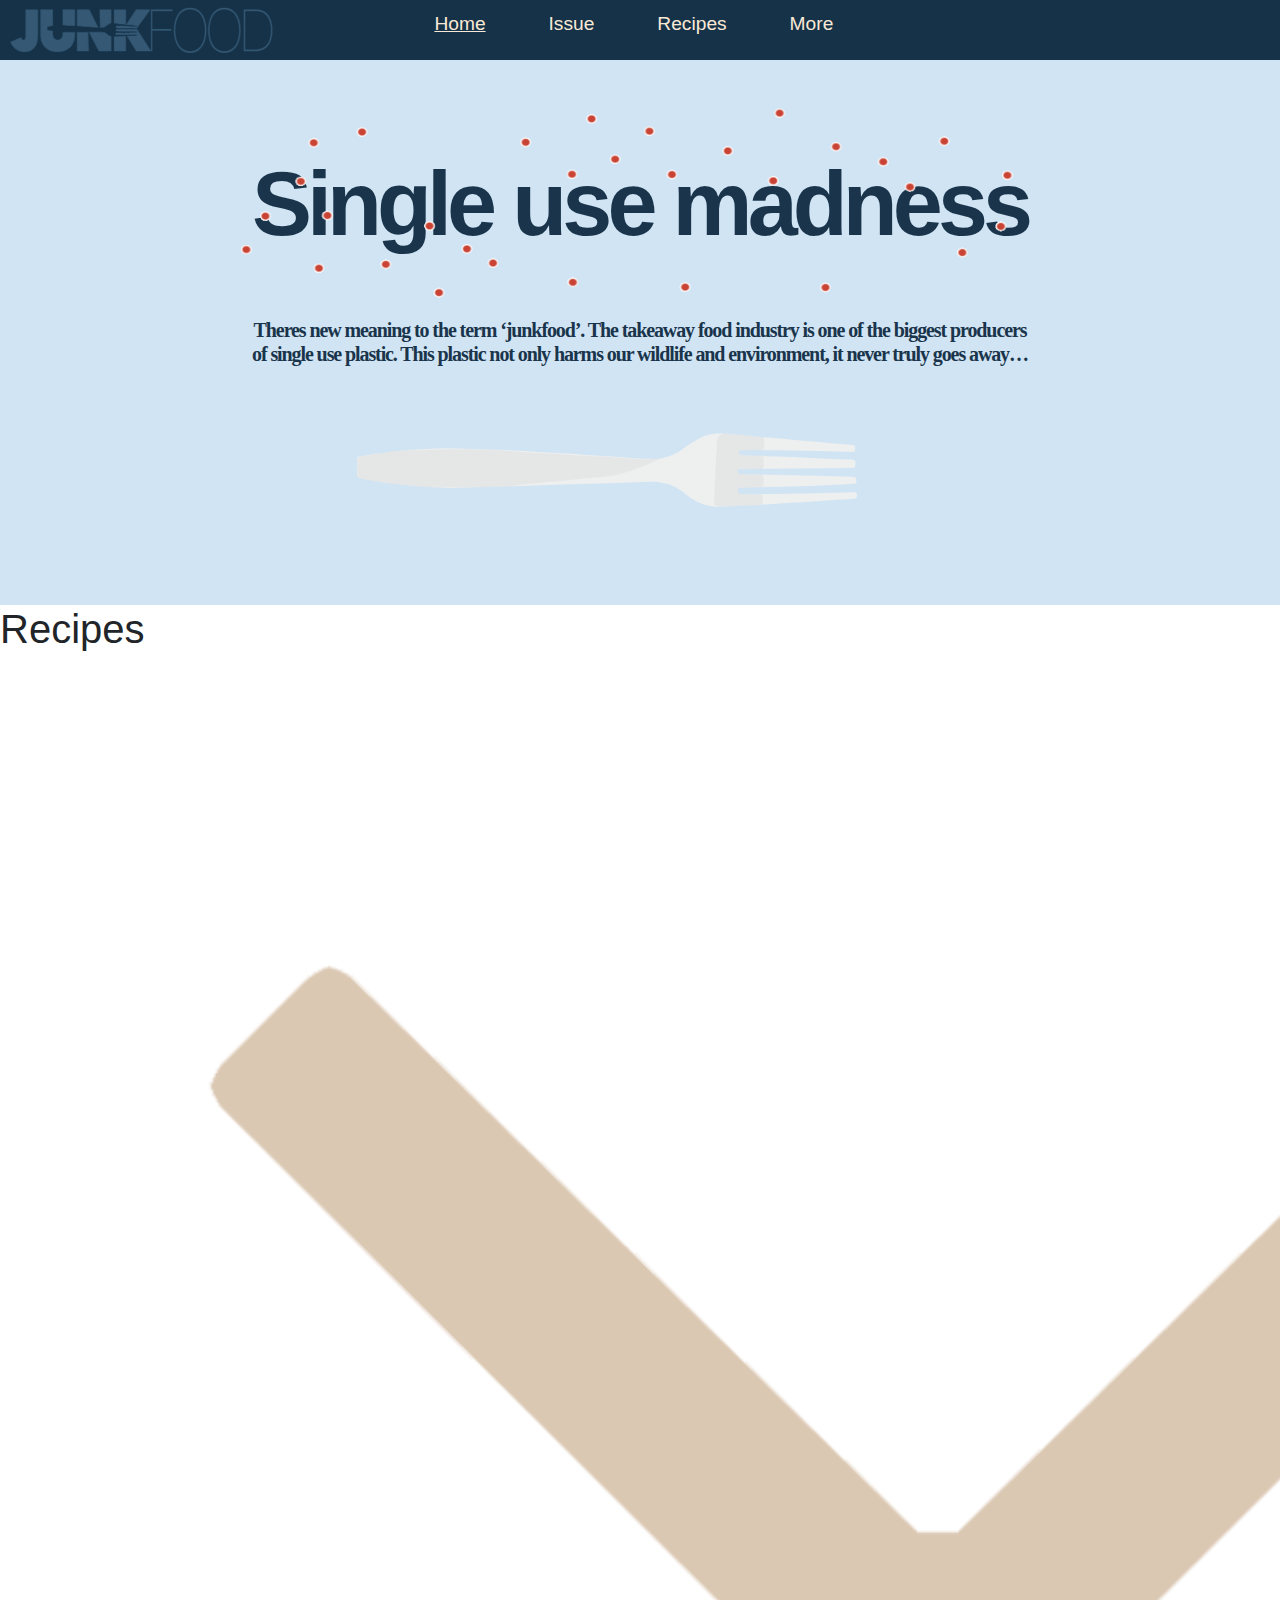
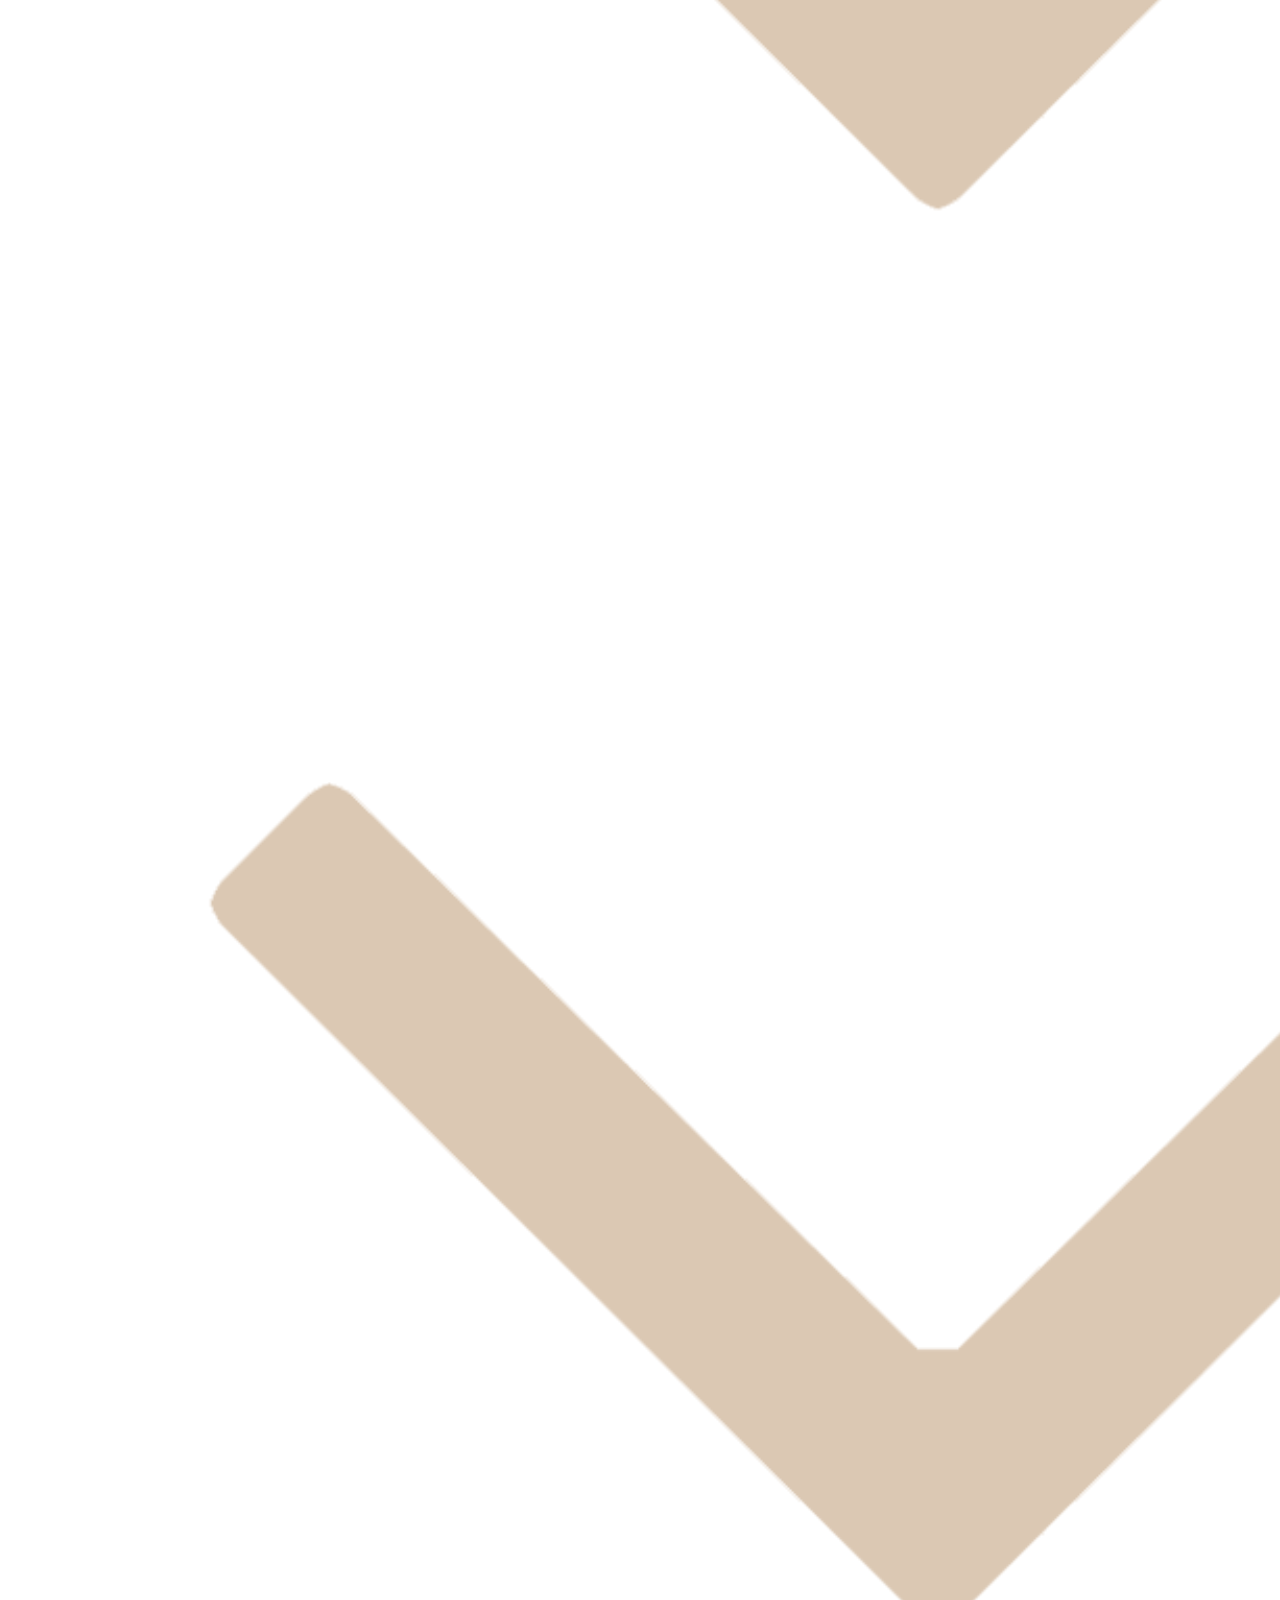
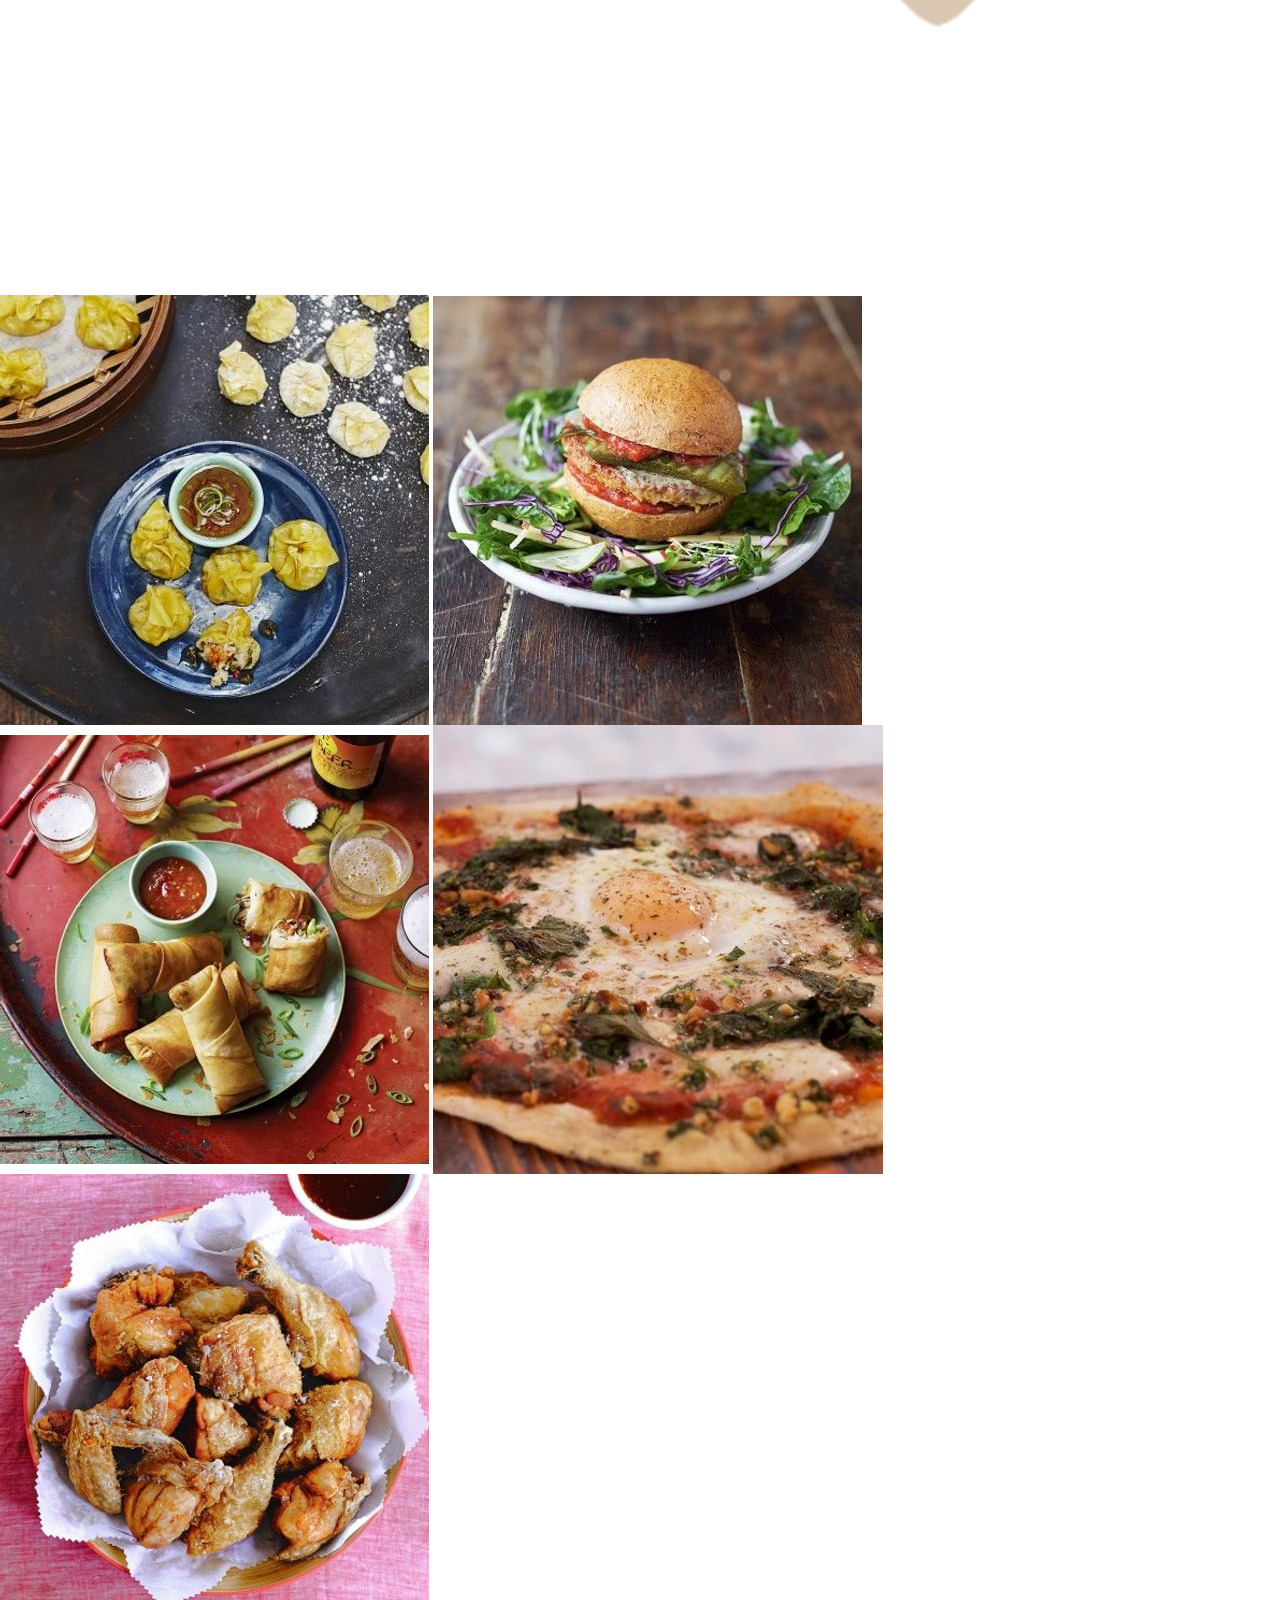
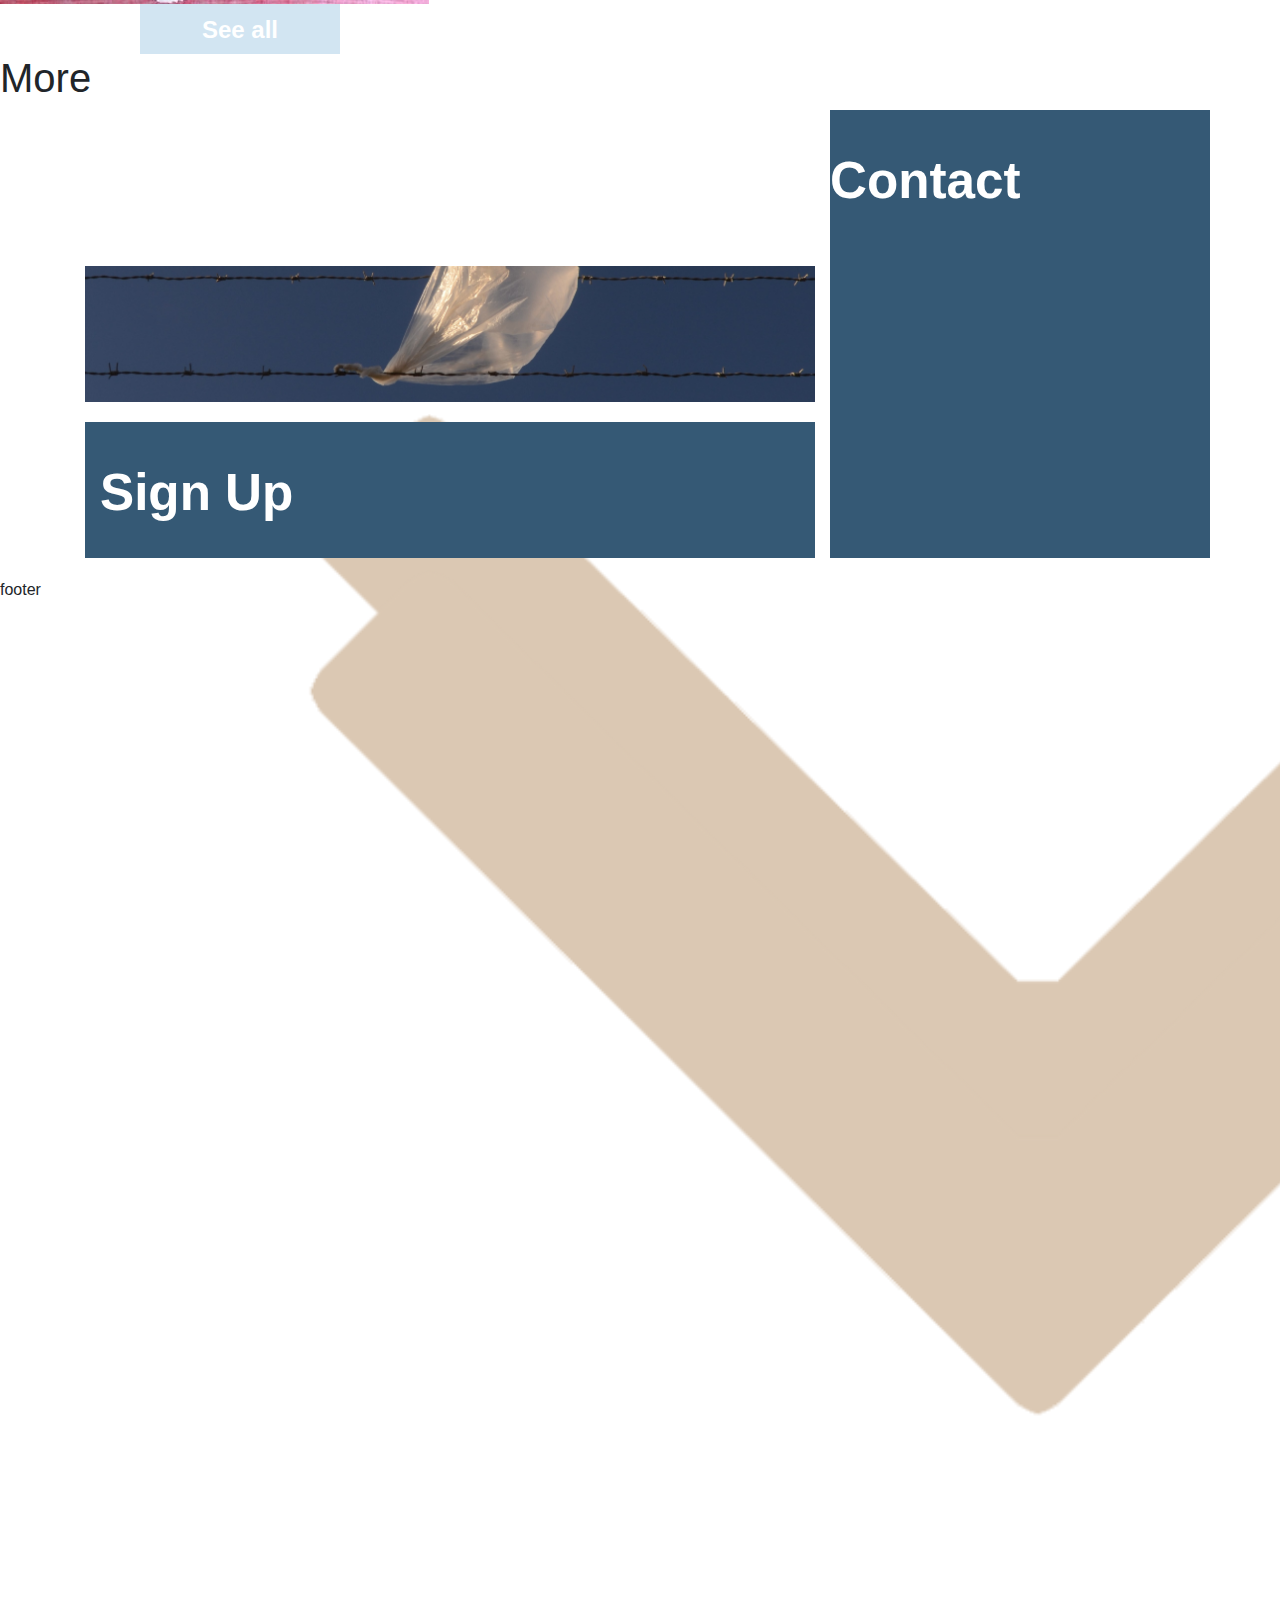
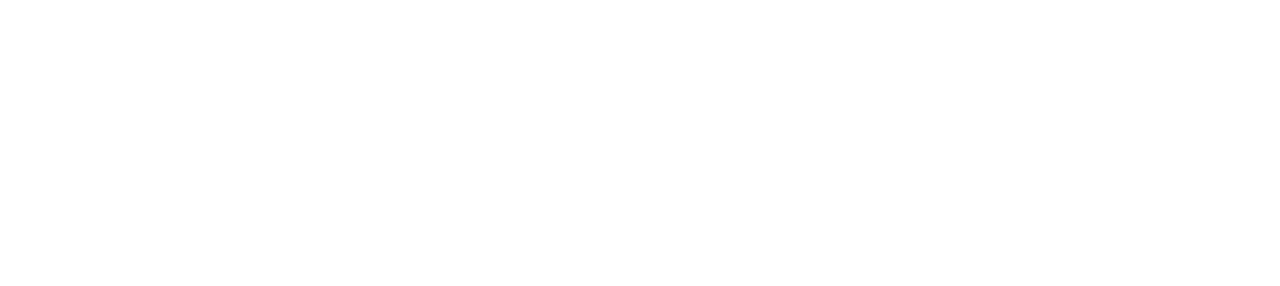
==== index.html @ 68401aec "Update index.html" ====
<!DOCTYPE html>
<html lang="en">

<head>
    <meta charset="utf-8">
    <meta name="viewport" content="width=device-width, initial-scale=1" >
    <title>Assignment 2</title> 
    <link rel="stylesheet" href="css/bootstrap.min.css" />
    <link rel="stylesheet" href="style.css">
    <script src="https://code.jquery.com/jquery-3.3.1.min.js"></script>
    <script src="js/bootstrap.min.js"></script>  
    
</head>

<body>
    
    <!-- place anchors into links to jump along the single page scroll -->
    
    <div class="nav">
        <img class='logo' src="img/logo.png" alt="logo"/>
       <div class="navtext"> 
        <a href="  "><u>Home</u></a>
        <a href="  ">Issue</a>
        <a href="#recipes">Recipes</a> 
        <a href="#more"> More</a>
        </div>
    </div>
    
    <!-- make header responsive -->
    
    <div class="home">
        <img class="dots" src="img/Gifdots.gif"/>
        <h1>Single use madness</h1>
        <h4>Theres new meaning to the term ‘junkfood’. The takeaway food industry is one of the biggest producers of single use plastic. This plastic not only harms our wildlife and environment, it never truly goes away…</h4>
        <img class="fork" src="img/fork.png"/>
    </div>
    
    <div id="recipes">
    <h1>Recipes</h1>
    <img class="arrow1" src="img/arrowbeige.png">
   <img class="arrow2" src="img/arrowbeige.png"> 
    <div class="scrollmenu">
<img src="img/1428_2_1434098316.jpg">
<img src="img/1588_9_1439908243.jpg">
<img src="img/1432_24_1438681327.jpg">
<img src="img/z-RLohGRfqM_large.jpg">
<img src="img/BL38Wwt1Kv38ic5JzuVf36.jpg">
</div>
    </div>
    

    <div class="container">
        <button data-toggle="collapse" data-target="#answer"><h4>See all</h4></button>
        <div id="answer" class="collapse">
            <h2>Recipes</h2>
            <h3>For a delicous alternative to takeaways, try these bite-sized ‘fakeaway’ recipes created by Jamie Oliver. 
                Save money, and the planet while enjoying your favourite comfort foods.</h3>
            
        <div class="container">
            <div class="row">
                <div class="col-12 col-md-6 col-xl-4 pic1"><h3>Hungover Noodles</h3></div>
                <div class="col-12 col-md-6 col-xl-4 pic2"><h3>The Best Quesidella</h3></div>
                <div class="col-12 col-md-6 col-xl-4 pic3"><h3>Kentucky Fried Chicken</h3></div> 
                <div class="col-12 col-md-6 col-xl-4 pic4"><h3>Prawn And Crab Wontons</h3></div>
                <div class="col-12 col-md-6 col-xl-4 pic5"><h3>Superfood Pizza</h3></div>
                <div class="col-12 col-md-6 col-xl-4 pic6"><h3>Veggie Spring Rolls</h3></div>
                <div class="col-12 col-md-6 col-xl-4 pic7"><h3>Cracking Chicken Burrito</h3></div>
                <div class="col-12 col-md-6 col-xl-4 pic8"><h3>Mega Veggie Burger</h3></div>
                <div class="col-12 col-md-6 col-xl-4 pic9"><h3>Smokey Potato Wedges</h3></div> 
        

            </div>
        </div>
    </div>
</div>
    
    <div id="more">
    <h1>More</h1>
        <div class="container">
            
                
            <div class="row">
                <div class="col-12 col-md-8 col-xl-8 block">
                <div class="col-12 col-md-12 col-xl-12 donate"><a href= "https://theoceancleanup.com/donate/"><img class="arrow3" src="img/arrowbeige.png"><h2>Donate: <br> The Ocean Cleanup</h2></a> 
                    </div>
                <div class="col-12 col-md-12 col-xl-12 factsheet"><a href= "https://www.earthday.org/fact-sheet-single-use-plastics/"><img class="arrow4" src="img/arrowbeige.png"><h2>Factsheet: <br> Single Use Plastic </h2></a>
                  
                    </div> 
                    
                <div class="col-12 col-md-12 col-xl-12 signup"><h2>Sign Up</h2></div>
                </div>
                
                <div class="col-12 col-md-4 col-xl-4 contact"><h2>Contact</h2></div>
            </div>
    
                
              
    
            </div>
    </div>

    <div class="footer">footer</div>
    
    
    </body>

</html>
---- style.css ----
body {
    margin: 0;
    font-family: Avenir Next, Arial, sans-serif;
}

/* Navigation */

.nav {
    background-color: #153248;
    width: 100%;
    height: 60px;
    position: fixed;
}

.navtext {
    color: #FAE9D7;
    position: relative;
    left: 150px;
    padding-top: 10px;
    text-align: right;
    word-spacing: 3em;
    font-size: 1.5vw;
    padding-bottom: 10px;
    display: inline-block; 
}

.logo {
    max-height: 50px; 
    margin: 5px;
} 

a {
    text-decoration: none;
    color: #FAE9D7;
}

a:visited {
    text-decoration: none;
    color: #FAE9D7;
}


/* landing page */

.home {
    height: 605px;
    width: 100%;
    background-color: #D0E4F4;
}

.home h1 {
margin: auto;
font-weight: 900;
font-size: 90px;
text-align: center;
letter-spacing: -0.055em;
color: #1A354B;
padding-top: 150px;
}

.home h4 {
margin: auto;
padding-left: 250px;
padding-right: 250px;
padding-top: 60px;
font-family: Avenir Next;
font-style: normal;
font-weight: 600;
font-size: 20px;
line-height: 120%;
text-align: center;
letter-spacing: -0.055em;
color: #1A354B;
}

.dots {
position: absolute;
width: 907.94px;
height: 600px;
left: 180.85px;
top: -70px;
transform: rotate(1.36deg);
}

.fork {
    position: absolute;
    transform: rotate(90deg);
    max-height: 500px;
    top: 220px;
    left: 570px;
}

/* Recipe collapsable */

#answer {background-color: #D2E5F2;
    width: 1000px;
    margin: auto;
    padding-bottom: 100px;
    padding-top: 20px;}

.container h1 {
    margin: auto;
    padding-top: 50px;
    text-align: center;
    font-weight: bold;
    color: #355975;
    font-size: 4vw;
}
.collapse h2 {
    margin: auto;
    padding-top: 30px;
    text-align: center;
    font-weight: bold;
    color: #355975;
    font-size: 3vw;
}

.collapse h3 {
    margin: auto;
    padding-top: 30px;
    padding-bottom: 30px;
    text-align: center;
    font-weight: bold;
    color: #355975;
    font-size: 1vw;
}

.row h3 {font-size: 1em;
    color: white;
    text-align: center;
    margin: auto;
   /* position: absolute;
    top: 200px;
    left: 70px; */
    
    font-weight: bold;
    background-color: #D2E5F2;
    padding: 5px;
    margin-top: 200px;
}

button {
    background-color: #D2E5F2;
    border: none;
    height: 50px;
    width: 200px;
    margin-left: 55px;
}

button h4 {
    color: white;
    font-weight: bolder;
    padding-top: 10px;
}

/* recipe grid */

.pic1 {background-image: url(img/105926921.jpg);background-size: 250px; height: 250px; background-repeat: no-repeat;
background-position: center; margin-bottom: 40px;}
.pic2 {background-image: url(img/1137_1_1436958546.jpg); background-size: 250px; height: 250px;background-repeat: no-repeat; background-position: center;margin-bottom: 40px;}
.pic3 {background-image: url(img/BL38Wwt1Kv38ic5JzuVf36.jpg); background-size: 250px; height: 250px;background-repeat: no-repeat; background-position: center;margin-bottom: 40px;}
.pic4 {background-image: url(img/1428_2_1434098316.jpg); background-size: 250px;height: 250px;background-repeat: no-repeat; background-position: center;margin-bottom: 40px;}
.pic5 {background-image: url(img/z-RLohGRfqM_large.jpg); background-size: 250px;height: 250px;background-repeat: no-repeat; background-position: center;margin-bottom: 40px;}
.pic6 {background-image: url(img/1432_24_1438681327.jpg); background-size: 250px;height: 250px;background-repeat: no-repeat; background-position: center;margin-bottom: 40px;}
.pic7 {background-image: url(img/1572_2_1437661500.jpg); background-size: 250px;height: 250px;background-repeat: no-repeat; background-position: center;margin-bottom: 40px;}
.pic8 {background-image: url(img/1588_9_1439908243.jpg); background-size: 250px;height: 250px;background-repeat: no-repeat; background-position: center;margin-bottom: 40px;}
.pic9 {background-image: url(img/996_2_1438704243.jpg); background-size: 250px; height: 250px;background-repeat: no-repeat; background-position: center;margin-bottom: 40px;}



.more {
    margin: 50px;
}


.donate {
    height: 136px;
    background-image: url(img/Shoot_11147.jpg);
    margin-bottom: 20px;
    background-size: 730px;
    background-position: center;
}


.factsheet {
    height: 136px;
    background-image: url(img/Shoot_11106.JPG);
    margin-bottom: 20px;
    background-size: 730px;
    background-position: center;
}


.contact {
    height: 448px;
    background-color: #355975;
    padding: 0;
}


.signup {
    height: 136px;
    background-color: #355975;
    margin-bottom: 20px;
}

.row h2 {
    color: white;
    font-weight: 600;
    text-align: left;
    padding-top: 40px;
    padding-bottom: 40px;
    font-size: 4vw;
}

.more h1 {
    margin: auto;
    padding-top: 50px;
    text-align: center;
    font-weight: bold;
    color: #355975;
    font-size: 4vw;
}

/* Responsive media */

 @media (min-width: 768px) { 
     .pic {height: 170px;}}
          
@media (min-width: 1200px){
    .pic {height: 150px;}}
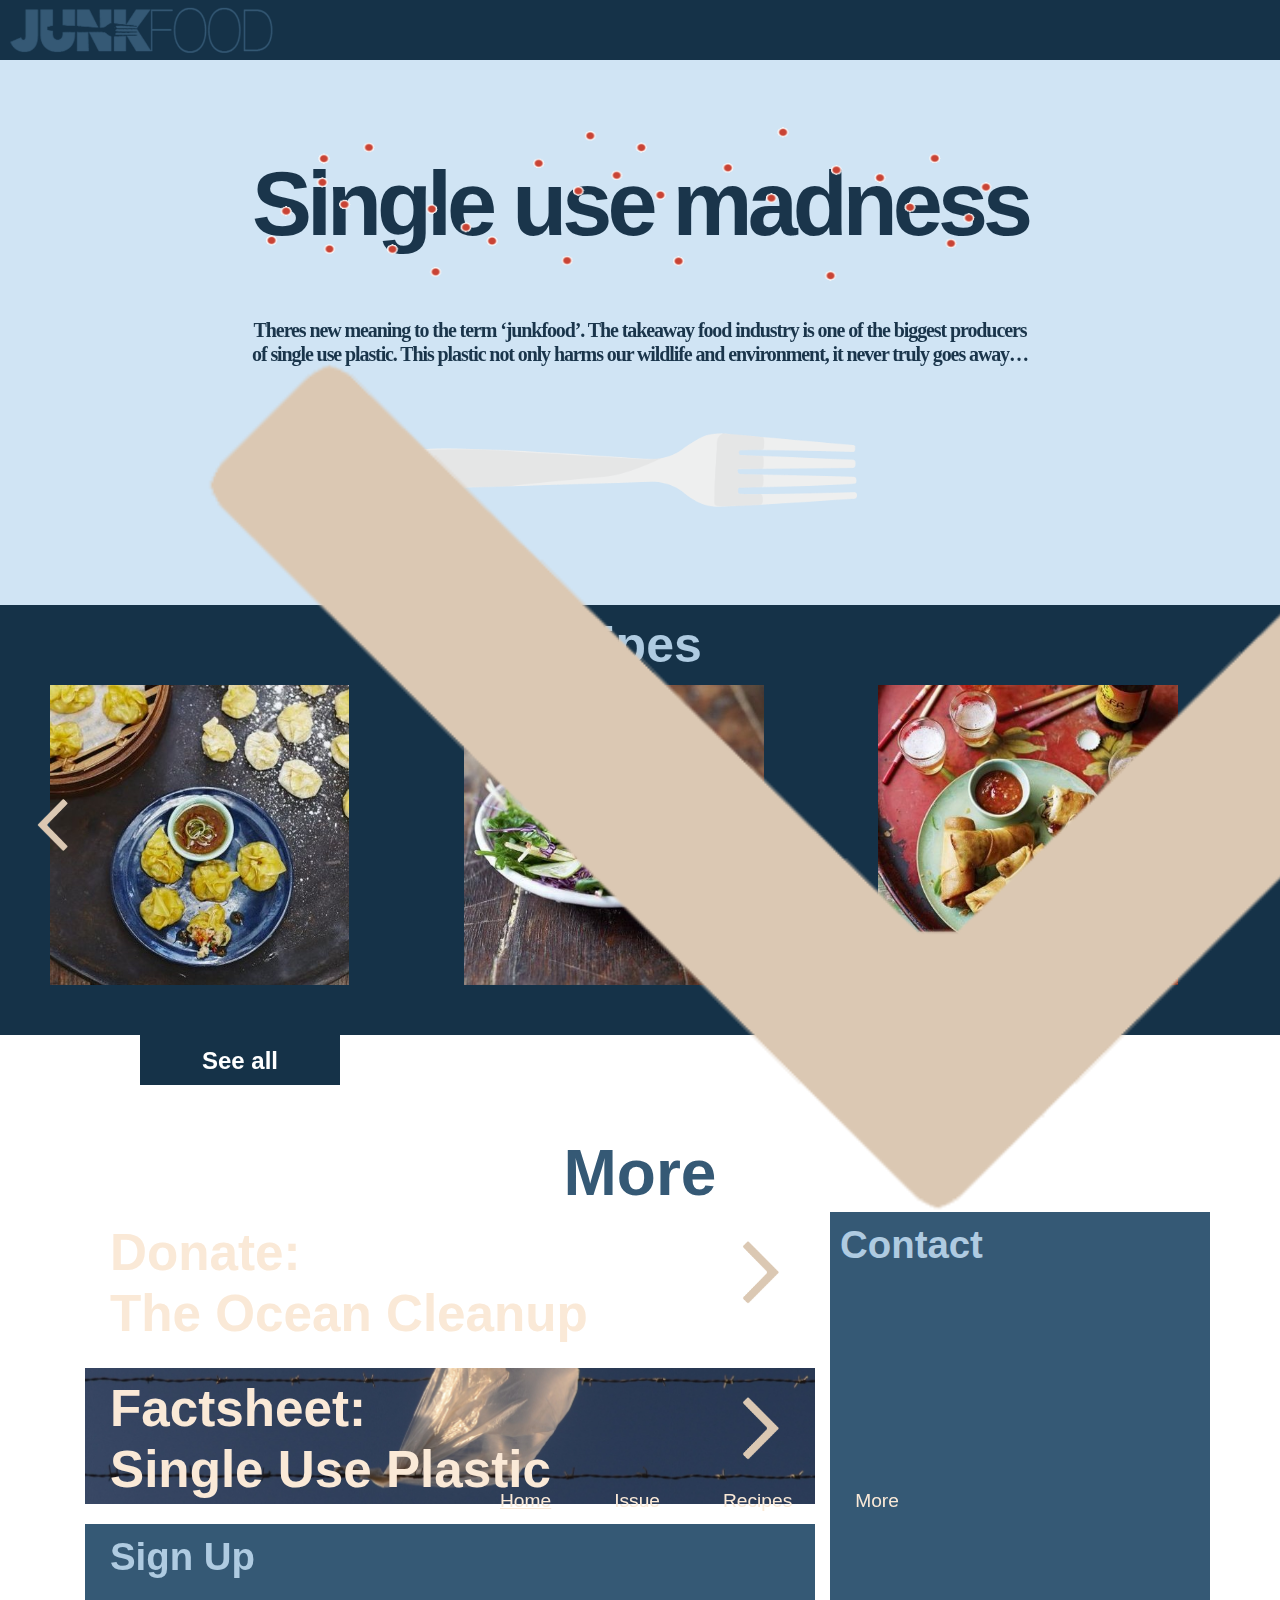
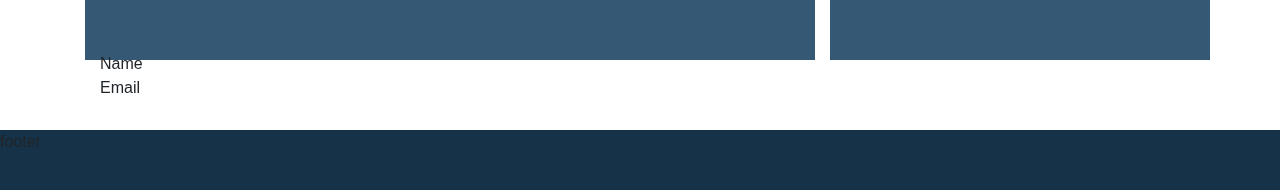
==== commit 929a5a6b: "Update index.html" ====
--- a/index.html
+++ b/index.html
@@ -4,7 +4,7 @@
 <head>
     <meta charset="utf-8">
     <meta name="viewport" content="width=device-width, initial-scale=1" >
-    <title>Assignment 2</title> 
+    <title>Junkfood</title> 
     <link rel="stylesheet" href="css/bootstrap.min.css" />
     <link rel="stylesheet" href="style.css">
     <script src="https://code.jquery.com/jquery-3.3.1.min.js"></script>
@@ -18,6 +18,7 @@
     
     <div class="nav">
         <img class='logo' src="img/logo.png" alt="logo"/>
+        <a><img class="navarrow" src="img/arrowbeige.png"></a>
        <div class="navtext"> 
         <a href="  "><u>Home</u></a>
         <a href="  ">Issue</a>
@@ -57,16 +58,25 @@
                 Save money, and the planet while enjoying your favourite comfort foods.</h3>
             
         <div class="container">
+            
             <div class="row">
-                <div class="col-12 col-md-6 col-xl-4 pic1"><h3>Hungover Noodles</h3></div>
-                <div class="col-12 col-md-6 col-xl-4 pic2"><h3>The Best Quesidella</h3></div>
-                <div class="col-12 col-md-6 col-xl-4 pic3"><h3>Kentucky Fried Chicken</h3></div> 
-                <div class="col-12 col-md-6 col-xl-4 pic4"><h3>Prawn And Crab Wontons</h3></div>
-                <div class="col-12 col-md-6 col-xl-4 pic5"><h3>Superfood Pizza</h3></div>
-                <div class="col-12 col-md-6 col-xl-4 pic6"><h3>Veggie Spring Rolls</h3></div>
-                <div class="col-12 col-md-6 col-xl-4 pic7"><h3>Cracking Chicken Burrito</h3></div>
-                <div class="col-12 col-md-6 col-xl-4 pic8"><h3>Mega Veggie Burger</h3></div>
-                <div class="col-12 col-md-6 col-xl-4 pic9"><h3>Smokey Potato Wedges</h3></div> 
+            <div class="col-12 col-md-4 col-xl-3 refine">Refine</div>
+            <div class="col-12 col-md-4 col-xl-3 sort">Sort</div>
+            <div class="col-12 col-md-4 col-xl-3 search">Search</div>
+                
+            </div>
+            
+            
+            <div class="row" id="grid">
+                <div class="col-12 col-md-4 col-xl-4 pic1"><h3>Hungover Noodles</h3></div>
+                <div class="col-12 col-md-4 col-xl-4 pic2"><h3>The Best Quesidella</h3></div>
+                <div class="col-12 col-md-4 col-xl-4 pic3"><h3>Kentucky Fried Chicken</h3></div> 
+                <div class="col-12 col-md-4 col-xl-4 pic4"><h3>Prawn And Crab Wontons</h3></div>
+                <div class="col-12 col-md-4 col-xl-4 pic5"><h3>Superfood Pizza</h3></div>
+                <div class="col-12 col-md-4 col-xl-4 pic6"><h3>Veggie Spring Rolls</h3></div>
+                <div class="col-12 col-md-4 col-xl-4 pic7"><h3>Cracking Chicken Burrito</h3></div>
+                <div class="col-12 col-md-4 col-xl-4 pic8"><h3>Mega Veggie Burger</h3></div>
+                <div class="col-12 col-md-4 col-xl-4 pic9"><a href="wedges.html"><h3>Smokey Potato Wedges</h3></a></div> 
         
 
             </div>
@@ -87,7 +97,13 @@
                   
                     </div> 
                     
-                <div class="col-12 col-md-12 col-xl-12 signup"><h2>Sign Up</h2></div>
+                <div class="col-12 col-md-12 col-xl-12 signup">
+                    <h2>Sign Up</h2> <br>
+                    <div class="name">Name</div>
+                    <div class="email">Email</div>
+                    
+                    
+                    </div>
                 </div>
                 
                 <div class="col-12 col-md-4 col-xl-4 contact"><h2>Contact</h2></div>
--- a/style.css
+++ b/style.css
@@ -9,13 +9,14 @@
     background-color: #153248;
     width: 100%;
     height: 60px;
-    position: fixed;
+     position: fixed;
+    z-index: 1; 
 }
 
 .navtext {
     color: #FAE9D7;
     position: relative;
-    left: 150px;
+    left: 500px;
     padding-top: 10px;
     text-align: right;
     word-spacing: 3em;
@@ -80,6 +81,7 @@
 left: 180.85px;
 top: -70px;
 transform: rotate(1.36deg);
+z-index: 0;
 }
 
 .fork {
@@ -88,19 +90,54 @@
     max-height: 500px;
     top: 220px;
     left: 570px;
-}
+    z-index: 0;
+}
+
+/* .scroll {height: 800px; background-color: #153248;} */
+
+div.scrollmenu {
+  background-color: #153248;
+  overflow: auto;
+  white-space: nowrap;
+padding-top: 30px;
+}
+
+.scrollmenu::-webkit-scrollbar {
+  display: none;
+}
+.scrollmenu img {display: inline-block; height: 300px; margin: 50px;}
+
+.arrow1 {transform: rotate(90deg); height: 50px; position: absolute; top: 800px; left: 20px; z-index: 0}
+.arrow2 {transform: rotate(-90deg); height: 50px; position: absolute; top: 800px; left: 1180px; z-index: 0}
+#recipes h1 {position: absolute; top: 615px; left: 510px; z-index: 0; color: #AFCBE1; font-weight: 800;
+font-size: 50px;}
 
 /* Recipe collapsable */
 
-#answer {background-color: #D2E5F2;
-    width: 1000px;
-    margin: auto;
+#answer {
+    background-color: #D2E5F2; 
     padding-bottom: 100px;
-    padding-top: 20px;}
-
-.container h1 {
-    margin: auto;
-    padding-top: 50px;
+    padding-top: 20px;
+}
+
+button {
+    background-color: #153248;
+    border: none;
+    height: 50px;
+    width: 200px;
+    margin-left: 55px;
+}
+
+button h4 {
+    color: white;
+    font-weight: bolder;
+    padding-top: 10px;
+}
+
+button:hover {background-color: #D2E5F2;}
+
+#recipes {
+    margin: auto;
     text-align: center;
     font-weight: bold;
     color: #355975;
@@ -117,16 +154,16 @@
 
 .collapse h3 {
     margin: auto;
-    padding-top: 30px;
-    padding-bottom: 30px;
+    padding: 30px 120px;
     text-align: center;
     font-weight: bold;
     color: #355975;
     font-size: 1vw;
 }
 
-.row h3 {font-size: 1em;
-    color: white;
+.row h3 {
+    font-size: 1em;
+    color: #153248;
     text-align: center;
     margin: auto;
    /* position: absolute;
@@ -139,19 +176,6 @@
     margin-top: 200px;
 }
 
-button {
-    background-color: #D2E5F2;
-    border: none;
-    height: 50px;
-    width: 200px;
-    margin-left: 55px;
-}
-
-button h4 {
-    color: white;
-    font-weight: bolder;
-    padding-top: 10px;
-}
 
 /* recipe grid */
 
@@ -166,9 +190,9 @@
 .pic8 {background-image: url(img/1588_9_1439908243.jpg); background-size: 250px;height: 250px;background-repeat: no-repeat; background-position: center;margin-bottom: 40px;}
 .pic9 {background-image: url(img/996_2_1438704243.jpg); background-size: 250px; height: 250px;background-repeat: no-repeat; background-position: center;margin-bottom: 40px;}
 
-
-
-.more {
+/* more page */
+
+#more {
     margin: 50px;
 }
 
@@ -198,10 +222,10 @@
 }
 
 
-.signup {
+ .signup {
     height: 136px;
     background-color: #355975;
-    margin-bottom: 20px;
+    margin-bottom: 20px; 
 }
 
 .row h2 {
@@ -213,19 +237,47 @@
     font-size: 4vw;
 }
 
-.more h1 {
-    margin: auto;
-    padding-top: 50px;
-    text-align: center;
-    font-weight: bold;
-    color: #355975;
-    font-size: 4vw;
-}
+#more h1 {
+    margin: auto;
+    padding-bottom: 40x;
+    text-align: center;
+    font-weight: 800;
+    color: #355975;
+    font-size: 5vw;
+}
+
+.factsheet h2, .donate h2 {
+    text-align: left;
+    padding-left: 10px;
+    font-weight: 700;
+    color: #FAE9D7;
+    padding-top: 10px;
+}
+
+.contact h2, .signup h2 {
+    font-size: 3vw;
+    padding-top: 10px;
+    padding-left: 10px;
+    color: #AFCBE1;
+    font-weight: bolder;
+}
+
+ .arrow4, .arrow3 {transform: rotate(-90deg); height: 60px; float: right; margin-top: 30px;}
+
+.footer {
+    background-color: #153248;
+    width: 100%;
+    height: 60px;
+}
+
 
 /* Responsive media */
 
  @media (min-width: 768px) { 
-     .pic {height: 170px;}}
+     .pic {height: 170px;}
+     
+     }
+}
           
 @media (min-width: 1200px){
     .pic {height: 150px;}}
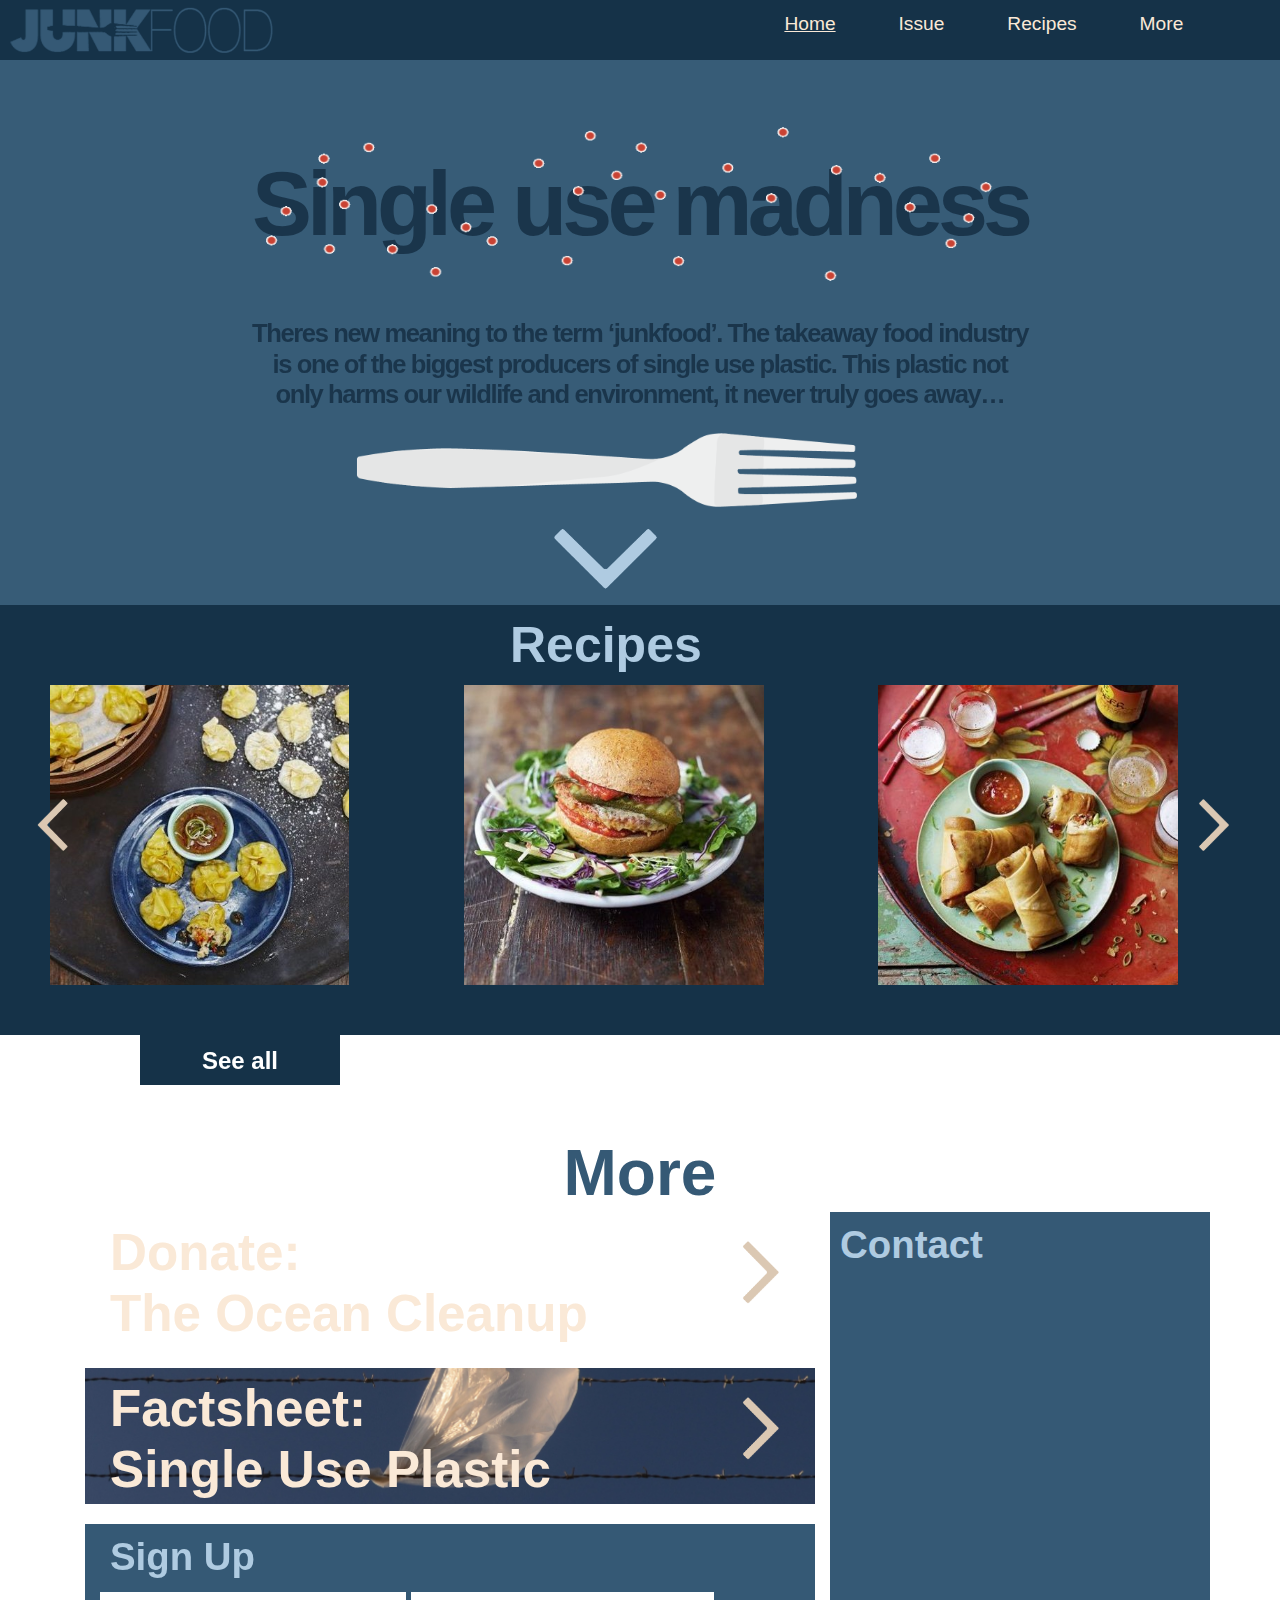
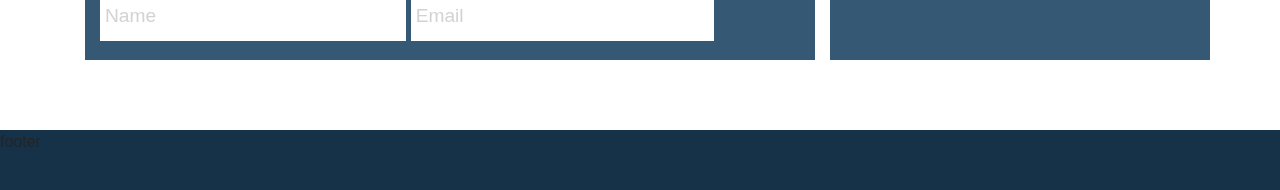
==== commit 4188dd4b: "Update index.html" ====
--- a/index.html
+++ b/index.html
@@ -14,60 +14,60 @@
 
 <body>
     
-    <!-- place anchors into links to jump along the single page scroll -->
+    <!-- Navigation Header -->
     
     <div class="nav">
         <img class='logo' src="img/logo.png" alt="logo"/>
         <a><img class="navarrow" src="img/arrowbeige.png"></a>
-       <div class="navtext"> 
+    
+    <div class="navtext"> 
         <a href="  "><u>Home</u></a>
         <a href="  ">Issue</a>
         <a href="#recipes">Recipes</a> 
         <a href="#more"> More</a>
-        </div>
+    </div>
     </div>
     
-    <!-- make header responsive -->
+    <!-- Landing Page-->
     
     <div class="home">
         <img class="dots" src="img/Gifdots.gif"/>
         <h1>Single use madness</h1>
         <h4>Theres new meaning to the term ‘junkfood’. The takeaway food industry is one of the biggest producers of single use plastic. This plastic not only harms our wildlife and environment, it never truly goes away…</h4>
         <img class="fork" src="img/fork.png"/>
+        <img class="arrow5" src="img/arrowblue.png"/>
     </div>
     
     <div id="recipes">
-    <h1>Recipes</h1>
-    <img class="arrow1" src="img/arrowbeige.png">
-   <img class="arrow2" src="img/arrowbeige.png"> 
+        <h1>Recipes</h1>
+        <img class="arrow1" src="img/arrowbeige.png">
+        <img class="arrow2" src="img/arrowbeige.png"> 
     <div class="scrollmenu">
-<img src="img/1428_2_1434098316.jpg">
-<img src="img/1588_9_1439908243.jpg">
-<img src="img/1432_24_1438681327.jpg">
-<img src="img/z-RLohGRfqM_large.jpg">
-<img src="img/BL38Wwt1Kv38ic5JzuVf36.jpg">
-</div>
+        <img src="img/1428_2_1434098316.jpg">
+        <img src="img/1588_9_1439908243.jpg">
+        <img src="img/1432_24_1438681327.jpg">
+        <img src="img/z-RLohGRfqM_large.jpg">
+        <img src="img/BL38Wwt1Kv38ic5JzuVf36.jpg">
+    </div>
     </div>
     
 
     <div class="container">
         <button data-toggle="collapse" data-target="#answer"><h4>See all</h4></button>
-        <div id="answer" class="collapse">
+    <div id="answer" class="collapse">
             <h2>Recipes</h2>
             <h3>For a delicous alternative to takeaways, try these bite-sized ‘fakeaway’ recipes created by Jamie Oliver. 
                 Save money, and the planet while enjoying your favourite comfort foods.</h3>
             
         <div class="container">
-            
             <div class="row">
             <div class="col-12 col-md-4 col-xl-3 refine">Refine</div>
             <div class="col-12 col-md-4 col-xl-3 sort">Sort</div>
-            <div class="col-12 col-md-4 col-xl-3 search">Search</div>
-                
-            </div>
+            <div class="col-12 col-md-4 col-xl-3 search">Search</div> 
+        </div>
             
             
-            <div class="row" id="grid">
+        <div class="row" id="grid">
                 <div class="col-12 col-md-4 col-xl-4 pic1"><h3>Hungover Noodles</h3></div>
                 <div class="col-12 col-md-4 col-xl-4 pic2"><h3>The Best Quesidella</h3></div>
                 <div class="col-12 col-md-4 col-xl-4 pic3"><h3>Kentucky Fried Chicken</h3></div> 
@@ -76,10 +76,9 @@
                 <div class="col-12 col-md-4 col-xl-4 pic6"><h3>Veggie Spring Rolls</h3></div>
                 <div class="col-12 col-md-4 col-xl-4 pic7"><h3>Cracking Chicken Burrito</h3></div>
                 <div class="col-12 col-md-4 col-xl-4 pic8"><h3>Mega Veggie Burger</h3></div>
-                <div class="col-12 col-md-4 col-xl-4 pic9"><a href="wedges.html"><h3>Smokey Potato Wedges</h3></a></div> 
-        
-
-            </div>
+                <div class="col-12 col-md-4 col-xl-4 pic9"><a href="wedges.html"><h3>Smokey Potato Wedges</h3></a></div>
+        </div>
+            
         </div>
     </div>
 </div>
@@ -87,32 +86,25 @@
     <div id="more">
     <h1>More</h1>
         <div class="container">
-            
-                
+             
             <div class="row">
                 <div class="col-12 col-md-8 col-xl-8 block">
                 <div class="col-12 col-md-12 col-xl-12 donate"><a href= "https://theoceancleanup.com/donate/"><img class="arrow3" src="img/arrowbeige.png"><h2>Donate: <br> The Ocean Cleanup</h2></a> 
-                    </div>
+                </div>
+                    
                 <div class="col-12 col-md-12 col-xl-12 factsheet"><a href= "https://www.earthday.org/fact-sheet-single-use-plastics/"><img class="arrow4" src="img/arrowbeige.png"><h2>Factsheet: <br> Single Use Plastic </h2></a>
-                  
-                    </div> 
+                </div> 
                     
                 <div class="col-12 col-md-12 col-xl-12 signup">
                     <h2>Sign Up</h2> <br>
                     <div class="name">Name</div>
-                    <div class="email">Email</div>
+                    <div class="email">Email</div>                
+                </div>
                     
-                    
-                    </div>
                 </div>
-                
                 <div class="col-12 col-md-4 col-xl-4 contact"><h2>Contact</h2></div>
             </div>
-    
-                
-              
-    
-            </div>
+        </div>
     </div>
 
     <div class="footer">footer</div>
--- a/style.css
+++ b/style.css
@@ -1,7 +1,7 @@
 body {
     margin: 0;
     font-family: Avenir Next, Arial, sans-serif;
-}
+    }
 
 /* Navigation */
 
@@ -11,7 +11,7 @@
     height: 60px;
      position: fixed;
     z-index: 1; 
-}
+    }
 
 .navtext {
     color: #FAE9D7;
@@ -23,22 +23,27 @@
     font-size: 1.5vw;
     padding-bottom: 10px;
     display: inline-block; 
-}
+    }
 
 .logo {
     max-height: 50px; 
     margin: 5px;
-} 
+    } 
+
+.navarrow {
+    display: none;
+    }
 
 a {
     text-decoration: none;
     color: #FAE9D7;
-}
+    }
 
 a:visited {
     text-decoration: none;
     color: #FAE9D7;
-}
+    }
+
 
 
 /* landing page */
@@ -46,43 +51,41 @@
 .home {
     height: 605px;
     width: 100%;
-    background-color: #D0E4F4;
-}
+    background-color: #375C77;
+    }
 
 .home h1 {
-margin: auto;
-font-weight: 900;
-font-size: 90px;
-text-align: center;
-letter-spacing: -0.055em;
-color: #1A354B;
-padding-top: 150px;
-}
+    margin: auto;
+    font-weight: 900;
+    font-size: 90px;
+    text-align: center;
+    letter-spacing: -0.055em;
+    color: #1A354B;
+    padding-top: 150px;
+    }
 
 .home h4 {
-margin: auto;
-padding-left: 250px;
-padding-right: 250px;
-padding-top: 60px;
-font-family: Avenir Next;
-font-style: normal;
-font-weight: 600;
-font-size: 20px;
-line-height: 120%;
-text-align: center;
-letter-spacing: -0.055em;
-color: #1A354B;
-}
+    margin: auto;
+    padding-left: 250px;
+    padding-right: 250px;
+    padding-top: 60px;
+    font-weight: 600;
+    font-size: 2vw;
+    line-height: 120%;
+    text-align: center;
+    letter-spacing: -0.055em;
+    color: #1A354B;
+    }
 
 .dots {
-position: absolute;
-width: 907.94px;
-height: 600px;
-left: 180.85px;
-top: -70px;
-transform: rotate(1.36deg);
-z-index: 0;
-}
+    position: absolute;
+    width: 907.94px;
+    height: 600px;
+    left: 180.85px;
+    top: -70px;
+    transform: rotate(1.36deg);
+    z-index: 0;
+    }
 
 .fork {
     position: absolute;
@@ -91,26 +94,62 @@
     top: 220px;
     left: 570px;
     z-index: 0;
-}
-
-/* .scroll {height: 800px; background-color: #153248;} */
+    }
+
+.arrow5 {
+    position: absolute;
+    max-height: 100px;
+    top: 510px;
+    left: 540px;
+    }
+
+/* Scroll Recipes */
 
 div.scrollmenu {
-  background-color: #153248;
-  overflow: auto;
-  white-space: nowrap;
-padding-top: 30px;
-}
+    background-color: #153248;
+    overflow: auto;
+    white-space: nowrap;
+    padding-top: 30px;
+    }
 
 .scrollmenu::-webkit-scrollbar {
-  display: none;
-}
-.scrollmenu img {display: inline-block; height: 300px; margin: 50px;}
-
-.arrow1 {transform: rotate(90deg); height: 50px; position: absolute; top: 800px; left: 20px; z-index: 0}
-.arrow2 {transform: rotate(-90deg); height: 50px; position: absolute; top: 800px; left: 1180px; z-index: 0}
-#recipes h1 {position: absolute; top: 615px; left: 510px; z-index: 0; color: #AFCBE1; font-weight: 800;
-font-size: 50px;}
+    display: none;
+    }
+
+.scrollmenu img {
+    display: inline-block;
+    height: 300px;
+    margin: 50px;
+    }
+
+.arrow1 {
+    transform: rotate(90deg);
+    height: 50px;
+    position:absolute;
+    top: 800px;
+    left: 20px;
+    z-index: 0
+    }   
+
+.arrow2 {
+    transform: rotate(-90deg);
+    height: 50px;
+    position: absolute;
+    top: 800px;
+    left: 1180px;
+    z-index: 0
+    }
+
+#recipes h1 {
+    position: absolute;
+    top: 615px;
+    left: 510px;
+    z-index: 0;
+    color: #AFCBE1;
+    font-weight: 800;
+    font-size: 50px;
+    }
+
 
 /* Recipe collapsable */
 
@@ -118,7 +157,7 @@
     background-color: #D2E5F2; 
     padding-bottom: 100px;
     padding-top: 20px;
-}
+    }
 
 button {
     background-color: #153248;
@@ -126,15 +165,17 @@
     height: 50px;
     width: 200px;
     margin-left: 55px;
-}
+    }
 
 button h4 {
     color: white;
     font-weight: bolder;
     padding-top: 10px;
-}
-
-button:hover {background-color: #D2E5F2;}
+    }
+
+button:hover {
+    background-color: #D2E5F2;
+    }
 
 #recipes {
     margin: auto;
@@ -142,7 +183,7 @@
     font-weight: bold;
     color: #355975;
     font-size: 4vw;
-}
+    }
 .collapse h2 {
     margin: auto;
     padding-top: 30px;
@@ -150,7 +191,7 @@
     font-weight: bold;
     color: #355975;
     font-size: 3vw;
-}
+    }
 
 .collapse h3 {
     margin: auto;
@@ -159,22 +200,34 @@
     font-weight: bold;
     color: #355975;
     font-size: 1vw;
-}
+    }
 
 .row h3 {
     font-size: 1em;
     color: #153248;
     text-align: center;
-    margin: auto;
-   /* position: absolute;
-    top: 200px;
-    left: 70px; */
-    
+    margin: auto;    
     font-weight: bold;
     background-color: #D2E5F2;
     padding: 5px;
     margin-top: 200px;
-}
+    }
+
+.refine, .search, .sort {
+    border-bottom-color:#153248;
+    border-bottom-style: solid;
+    border-bottom-width: thick;
+    padding: 0px;
+    max-width: 250px;
+    color: #153248;
+    margin: auto;
+    object-position: center;
+    }
+
+#grid {
+    margin-top: 40px;
+    }
+
 
 
 /* recipe grid */
@@ -190,11 +243,14 @@
 .pic8 {background-image: url(img/1588_9_1439908243.jpg); background-size: 250px;height: 250px;background-repeat: no-repeat; background-position: center;margin-bottom: 40px;}
 .pic9 {background-image: url(img/996_2_1438704243.jpg); background-size: 250px; height: 250px;background-repeat: no-repeat; background-position: center;margin-bottom: 40px;}
 
+
+
+
 /* more page */
 
 #more {
     margin: 50px;
-}
+    }
 
 
 .donate {
@@ -203,7 +259,7 @@
     margin-bottom: 20px;
     background-size: 730px;
     background-position: center;
-}
+    }
 
 
 .factsheet {
@@ -212,21 +268,21 @@
     margin-bottom: 20px;
     background-size: 730px;
     background-position: center;
-}
+    }
 
 
 .contact {
     height: 448px;
     background-color: #355975;
     padding: 0;
-}
+    }
 
 
  .signup {
     height: 136px;
     background-color: #355975;
     margin-bottom: 20px; 
-}
+    }
 
 .row h2 {
     color: white;
@@ -235,7 +291,7 @@
     padding-top: 40px;
     padding-bottom: 40px;
     font-size: 4vw;
-}
+    }
 
 #more h1 {
     margin: auto;
@@ -244,7 +300,7 @@
     font-weight: 800;
     color: #355975;
     font-size: 5vw;
-}
+    }
 
 .factsheet h2, .donate h2 {
     text-align: left;
@@ -252,7 +308,7 @@
     font-weight: 700;
     color: #FAE9D7;
     padding-top: 10px;
-}
+    }
 
 .contact h2, .signup h2 {
     font-size: 3vw;
@@ -260,9 +316,28 @@
     padding-left: 10px;
     color: #AFCBE1;
     font-weight: bolder;
+    }
+
+ .arrow4, .arrow3 {
+     transform: rotate(-90deg);
+     height: 60px;
+     float: right;
+     margin-top: 30px;
+    }
+
+.name, .email {
+    background-color: white;
+    color: lightgray;
+    font-size:1.5vw;
+    position: relative;
+    top: -60px;
+    display: inline-block;
+    padding-right: 250px;
+    padding-top: 10px;
+    padding-bottom: 10px;
+    padding-left: 5px;
 }
 
- .arrow4, .arrow3 {transform: rotate(-90deg); height: 60px; float: right; margin-top: 30px;}
 
 .footer {
     background-color: #153248;
@@ -273,13 +348,39 @@
 
 /* Responsive media */
 
- @media (min-width: 768px) { 
-     .pic {height: 170px;}
-     
-     }
+ @media (max-width: 768px) { 
+     
+.pic {height: 170px;}
+     
+.navtext {display: none;}
+     
+.navarrow {display: block;
+         height: 50px;
+         float: right;
+         margin-left: 120px;}
+     
+.fork {max-height: 250px; 
+            left: 220px;
+            top: 300px;}
+     
+.dots {
+         width: 600px;
+         height: 500px;
+         left: -20px;
+         top: -10px;}
+     
+.home h1 {font-size: 60px;}
+     
+.home h4 {
+        padding-left: 50px;
+        padding-right: 50px;}
 }
+
           
 @media (min-width: 1200px){
-    .pic {height: 150px;}}
+    
+.pic {height: 150px;}
+    
+}
 
           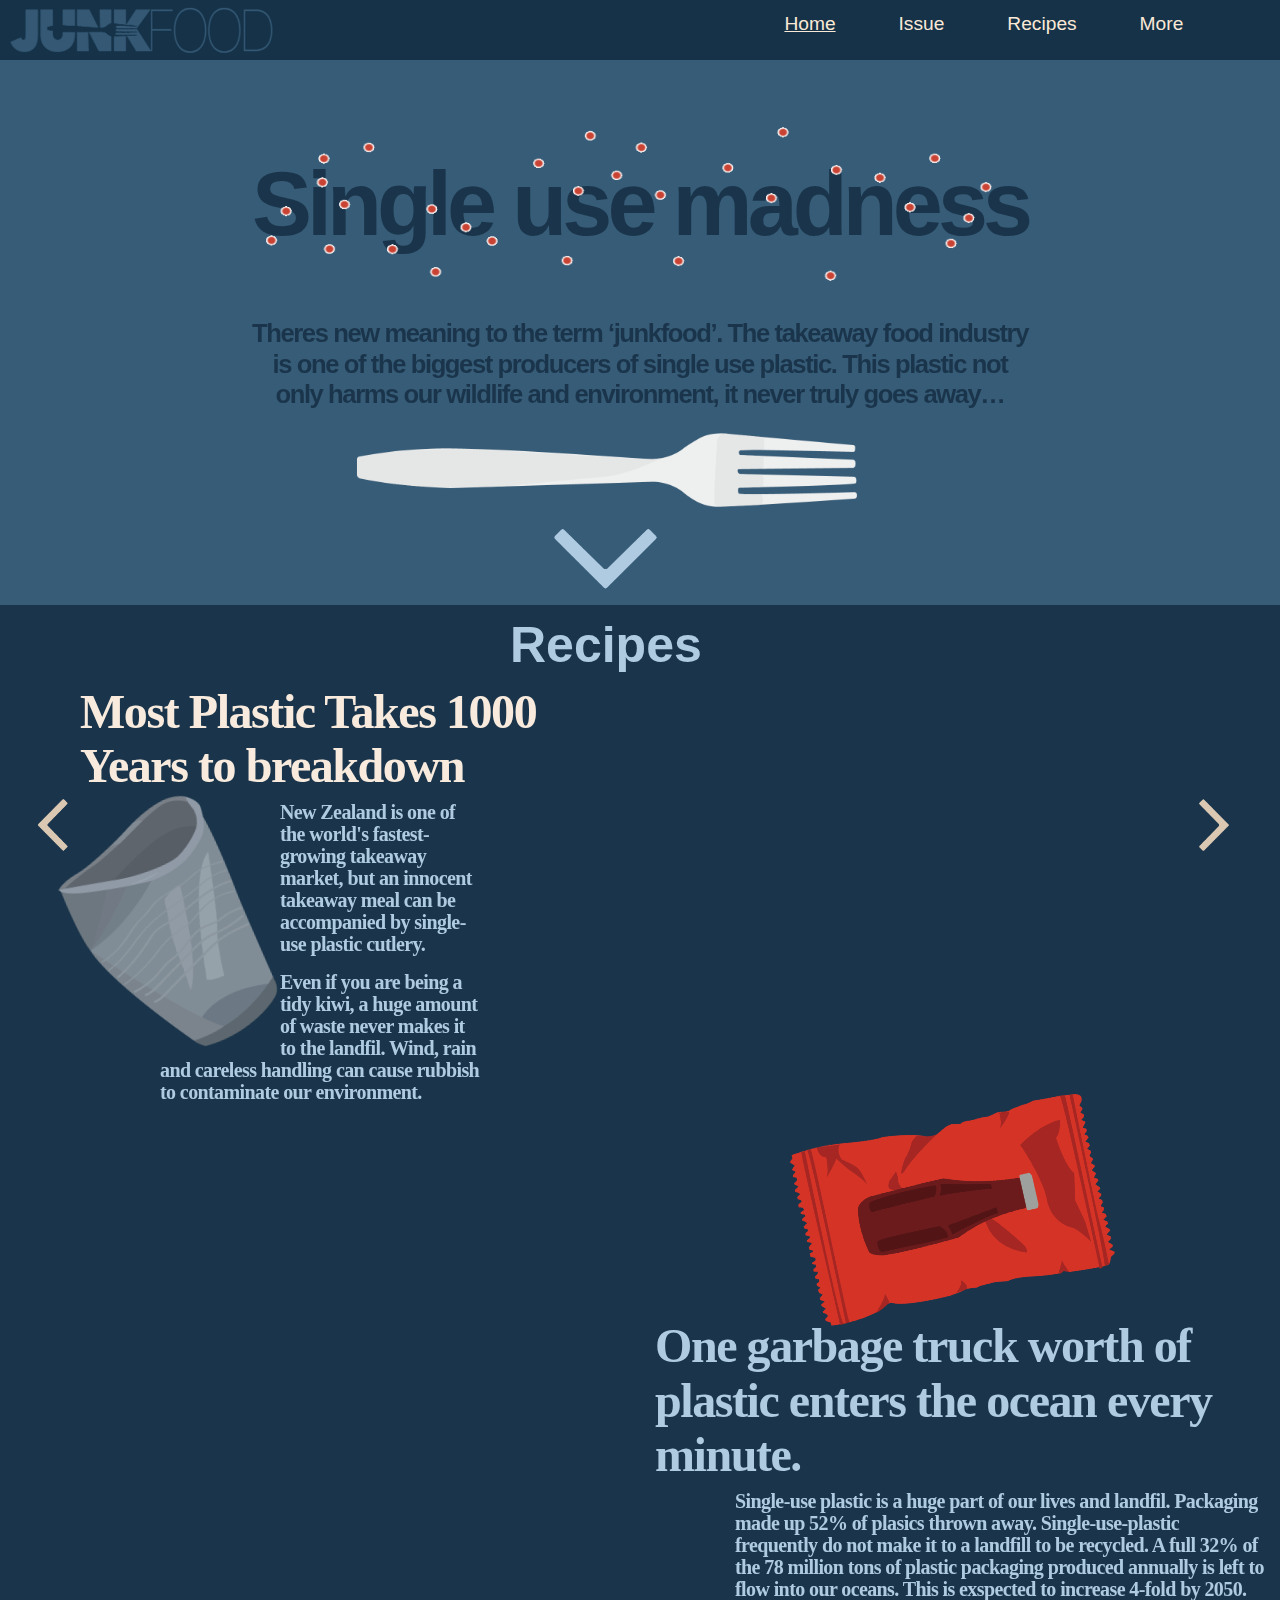
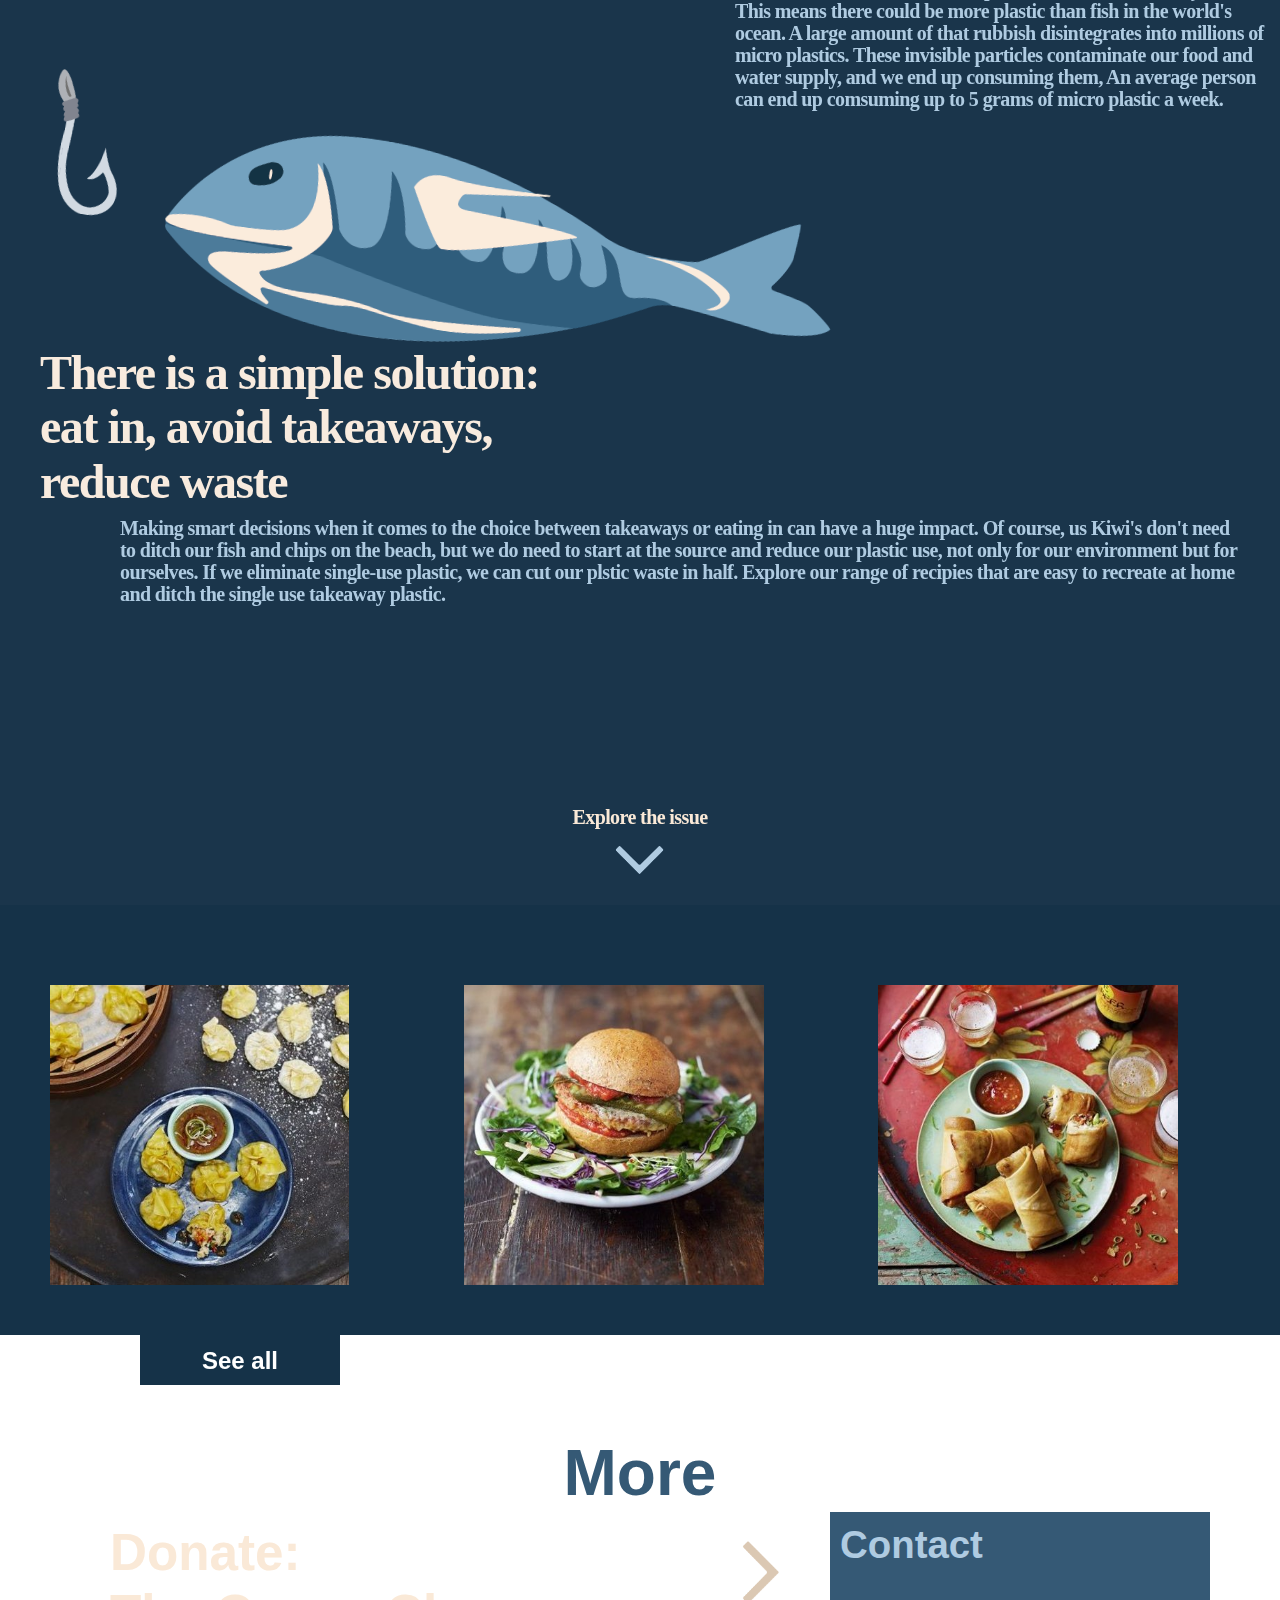
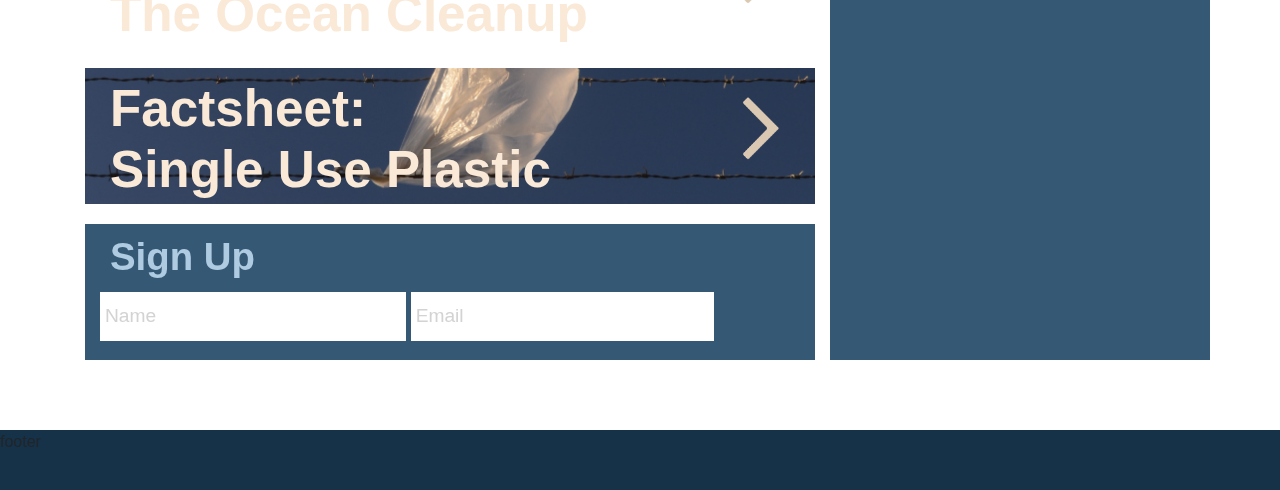
==== commit 028b015c: "add responsive nav" ====
--- a/index.html
+++ b/index.html
@@ -9,6 +9,24 @@
     <link rel="stylesheet" href="style.css">
     <script src="https://code.jquery.com/jquery-3.3.1.min.js"></script>
     <script src="js/bootstrap.min.js"></script>  
+    <script>
+    function shownav() {
+  document.getElementById("myDropdown").classList.toggle("show");
+}
+    window.onclick = function(event) {
+  if (!event.target.matches('.dropbtn')) {
+    var dropdowns = document.getElementsByClassName("dropdown-content");
+    var i;
+    for (i = 0; i < dropdowns.length; i++) {
+      var openDropdown = dropdowns[i];
+      if (openDropdown.classList.contains('show')) {
+        openDropdown.classList.remove('show'); 
+      }
+    }
+  }
+}  
+        
+        </script> 
     
 </head>
 
@@ -18,7 +36,6 @@
     
     <div class="nav">
         <img class='logo' src="img/logo.png" alt="logo"/>
-        <a><img class="navarrow" src="img/arrowbeige.png"></a>
     
     <div class="navtext"> 
         <a href="  "><u>Home</u></a>
@@ -26,6 +43,17 @@
         <a href="#recipes">Recipes</a> 
         <a href="#more"> More</a>
     </div>
+        
+    <div class="dropdown">
+  <a onclick="shownav()" class="dropbtn">Nav</a>
+  <div id="myDropdown" class="dropdown-content">
+    <a href="#">Link 1</a>
+    <a href="#">Link 2</a>
+    <a href="#">Link 3</a>
+  </div>
+</div>
+        
+        
     </div>
     
     <!-- Landing Page-->
@@ -37,6 +65,36 @@
         <img class="fork" src="img/fork.png"/>
         <img class="arrow5" src="img/arrowblue.png"/>
     </div>
+    
+<div class= "info">
+    <div class= "col-12 block1">
+        <h1>Most Plastic Takes 1000 Years to breakdown</h1>
+        <img class="cup" src="img/cup.png">
+        
+        <p>New Zealand is one of the world's fastest-growing takeaway market, but an innocent takeaway meal can be accompanied by single-use plastic cutlery.</p>
+        <p>Even if you are being a tidy kiwi, a huge amount of waste never makes it to the landfil. Wind, rain and careless handling can cause rubbish to contaminate our environment.</p>
+    </div>
+    
+    <div class="col-sm-10 col-md-10 col-lg-6  block2">
+        <img class="sauce" src="img/sauce.png">
+        <h1>One garbage truck worth of plastic enters the ocean every minute.</h1>
+        <p>Single-use plastic is a huge part of our lives and landfil. Packaging made up 52% of plasics thrown away. Single-use-plastic frequently do not make it to a landfill to be recycled. A full 32% of the 78 million tons of plastic packaging produced annually is left to flow into our oceans. This is exspected to increase 4-fold by 2050. This means there could be more plastic than fish in the world's ocean. A large amount of that rubbish disintegrates into millions of micro plastics. These invisible particles contaminate our food and water supply, and we end up consuming them, An average person can end up comsuming up to 5 grams of micro plastic a week.</p>
+    </div>
+    
+    <div class="col-sm-12 col-md-12 col-lg-12 block3">
+        <img class="fish" src="img/fish.png">
+        <h1>There is a simple solution: eat in, avoid takeaways, reduce waste</h1>
+        <p>Making smart decisions when it comes to the choice between takeaways or eating in can have a huge impact. Of course, us Kiwi's don't need to ditch our fish and chips on the beach, but we do need to start at the source and reduce our plastic use, not only for our environment but for ourselves. If we eliminate single-use plastic, we can cut our plstic waste in half. Explore our range of recipies that are easy to recreate at home and ditch the single use takeaway plastic. </p>
+    </div>
+        
+    <div class="col-12 explore">
+        <h1>Explore the issue</h1> <p><img class="arrow" src="img/arrowblue.png"></p>
+    </div> 
+    
+</div>
+    
+    
+    <!-- Recipe Scroll -->
     
     <div id="recipes">
         <h1>Recipes</h1>
--- a/style.css
+++ b/style.css
@@ -30,7 +30,7 @@
     margin: 5px;
     } 
 
-.navarrow {
+.dropdown {
     display: none;
     }
 
@@ -44,6 +44,57 @@
     color: #FAE9D7;
     }
 
+       /* Dropdown Button */
+.dropbtn {
+  background-image: url(img/arrowbeige.png);
+    background-size: 80px;
+    color: green;
+    font-weight: bolder;
+    font-size: 40px;
+  border: none;
+  cursor: pointer;
+}
+
+/* .dropbtn h4 {visibility: hidden;} */
+
+/* .dropbtn img {max-height: 50px; position: absolute; right: 10px;} */
+
+/* Dropdown button on hover & focus */
+/* .dropbtn:hover, .dropbtn:focus {
+  background-color: #2980B9;
+} */
+
+
+.dropdown {
+  position: relative;
+  display: none;
+float: right;
+}
+
+/* Dropdown Content (Hidden by Default) */
+.dropdown-content {
+  display: none;
+  position: absolute;
+  background-color: #f1f1f1;
+  min-width: 160px;
+  box-shadow: 0px 8px 16px 0px rgba(0,0,0,0.2);
+  z-index: 1;
+    right:0
+}
+
+/* Links inside the dropdown */
+.dropdown-content a {
+  color: #1A354B;
+  padding: 12px 16px;
+  text-decoration: none;
+  display: block;
+}
+
+/* Change color of dropdown links on hover */
+.dropdown-content a:hover {background-color: #AFCBE1}
+
+/* Show the dropdown menu (use JS to add this class to the .dropdown-content container when the user clicks on the dropdown button) */
+.show {display:block;}
 
 
 /* landing page */
@@ -102,6 +153,141 @@
     top: 510px;
     left: 540px;
     }
+
+/*Info Page */
+.info {
+    height: 1650px;
+    background-color: #1A354B;
+    font-family: Avenir Next;
+    font-style: normal;
+    font-weight: 600;
+    font-size: 20px;
+    line-height: 110%;
+    letter-spacing: -0.03em;
+    color: #AFCBE1;   
+}
+
+.block1 {
+    width: 60%;
+    padding-top: 80px;
+    padding-left: 80px;
+    top:80px  
+}
+
+.block1 h1 {
+    position: relative;
+    width: 500px;
+    font-family: Avenir Next;
+    font-style: normal;
+    font-weight: 900;
+    font-size: 48px;
+    line-height: 113%;
+    letter-spacing: -0.03em;
+    color: #F8EBDE;
+    }
+
+.block1 p {
+    position: relative;
+    width: 400px;
+    font-weight:bold;
+    padding-left: 80px; 
+    }
+
+.block2 {
+    float:right;
+    bottom:80px;
+}
+
+.block2 h1 {
+    position: relative;
+    width: 500px;
+    font-family: Avenir Next;
+    font-style: normal;
+    font-weight: 900;
+    font-size: 48px;
+    line-height: 113%;
+    letter-spacing: -0.03em;
+    color: #AFCBE1;
+    }
+
+.block2 p {
+     position: relative;
+    width: 600px;
+    font-weight:bold;
+    padding-left: 80px;
+    }
+
+.block3 {  
+    padding: 40px;
+}
+
+.block3 h1 {
+    position: relative;
+    width: 500px;
+    font-family: Avenir Next;
+font-style: normal;
+font-weight: 900;
+font-size: 48px;
+line-height: 113%;
+letter-spacing: -0.03em;
+color: #F8EBDE;
+    }
+
+.block3 p {
+     position: relative;
+    font-weight:bold;
+    padding-left: 80px;
+    }
+
+.fish{
+     position: relative;
+    height:auto;
+    width: 800px;
+    height: 300pxpx;
+    transform: rotate(8.43deg);
+}
+
+.sauce{
+     position: relative;
+     width: 300px;
+    height: 200px;
+    transform: rotate(-12.67deg);
+    margin-left: 350px;
+    padding-bottom: 20px  
+}
+
+.cup{
+     position: relative;
+    width: 200px;
+    height: 250px;
+    transform: rotate(-13.42deg);
+    float:left;
+    padding-right: 10px;
+}
+
+.explore {
+    text-align: center;
+    height:100px;
+    position:absolute;
+    top: 2120px;
+    padding-top: 30px
+     }
+
+.explore h1 {
+    font-family: Avenir Next;
+    font-style: normal;
+    font-weight: 600;
+    font-size: 20px;
+    line-height: 120%;
+    color: #FAE9D7;
+}
+
+.arrow{
+     height:auto;
+    width: 5%;
+    text-align:center;
+}
+
 
 /* Scroll Recipes */
 
@@ -348,39 +534,149 @@
 
 /* Responsive media */
 
- @media (max-width: 768px) { 
+/* sm devices */
+
+@media (max-width: 768px) {
+    .block1 {
+        height: auto;
+        width: 100%;
+    }
+    .block1 h1 {
+        width:100%
+    }
+    .cup{
+        right:15px;
+        width:30%;
+        height:auto;
+    }
+    .sauce {
+        right:200px;
+         width:40%;
+        height:auto;
+    }
+    .fish{
+         width:100%;
+        height:auto;
+    }
+    .block2 {
+         height: auto;
+        width: 100%;
+        top:175px;
+
+    }
+    .block2 p {
+        width:100%;
+    }
+    .info {
+        height:2280px;
+    }
+    .explore {
+      top:2780px; 
+        
+        }
+    .block3 {
+        top:180px;
+    }
+    .pic {height: 170px;}
      
-.pic {height: 170px;}
+    .navtext {display: none;}
      
-.navtext {display: none;}
-     
-.navarrow {display: block;
+    .dropdown {display: block;
          height: 50px;
          float: right;
-         margin-left: 120px;}
+         margin-left: 80px;}
      
-.fork {max-height: 250px; 
+    .fork {max-height: 250px; 
             left: 220px;
             top: 300px;}
      
-.dots {
+    .dots {
          width: 600px;
          height: 500px;
          left: -20px;
          top: -10px;}
      
-.home h1 {font-size: 60px;}
+    .home h1 {font-size: 60px;}
      
-.home h4 {
+    .home h4 {
         padding-left: 50px;
         padding-right: 50px;}
 }
 
-          
+  
+
+/* md devices */
+@media (min-width: 992px) {
+     .block1 {
+        height: auto;
+        width: 100%;
+    }
+     .cup {
+        right: 10px
+    }
+     .block2 {
+         height: auto;
+        width: 100%;
+        top:100px;
+    }
+    .block2 p{
+        width:100%;
+    }
+    .block2 h1{
+        width:100%;
+    }
+    .sauce {
+        right:250px;
+    }
+    
+    .block3 {
+        
+        width: 100%;
+        position:inherit
+    }
+    .info {
+        height:2200px;
+    }
+    
+    .explore {
+        top:2700px;
+    }
+}
+
+
+ /* lg devices */
+
 @media (min-width: 1200px){
+    .block1{
+        position:inherit;
+    }
+    .cup {
+        right: 10px;
+    }
     
-.pic {height: 150px;}
+    .block2 {
+        position:inherit;
+        
+    }
+    .sauce {
+        right:200px;
+    }
     
-}
+    .block3 {
+        position:relative;
+         
+    }
+    .info{
+      height:1900px;
+    }
+    .explore {
+        top:2375px;
+    }
+    
+    .pic {height: 150px;}
+    
+}
+
+
 
           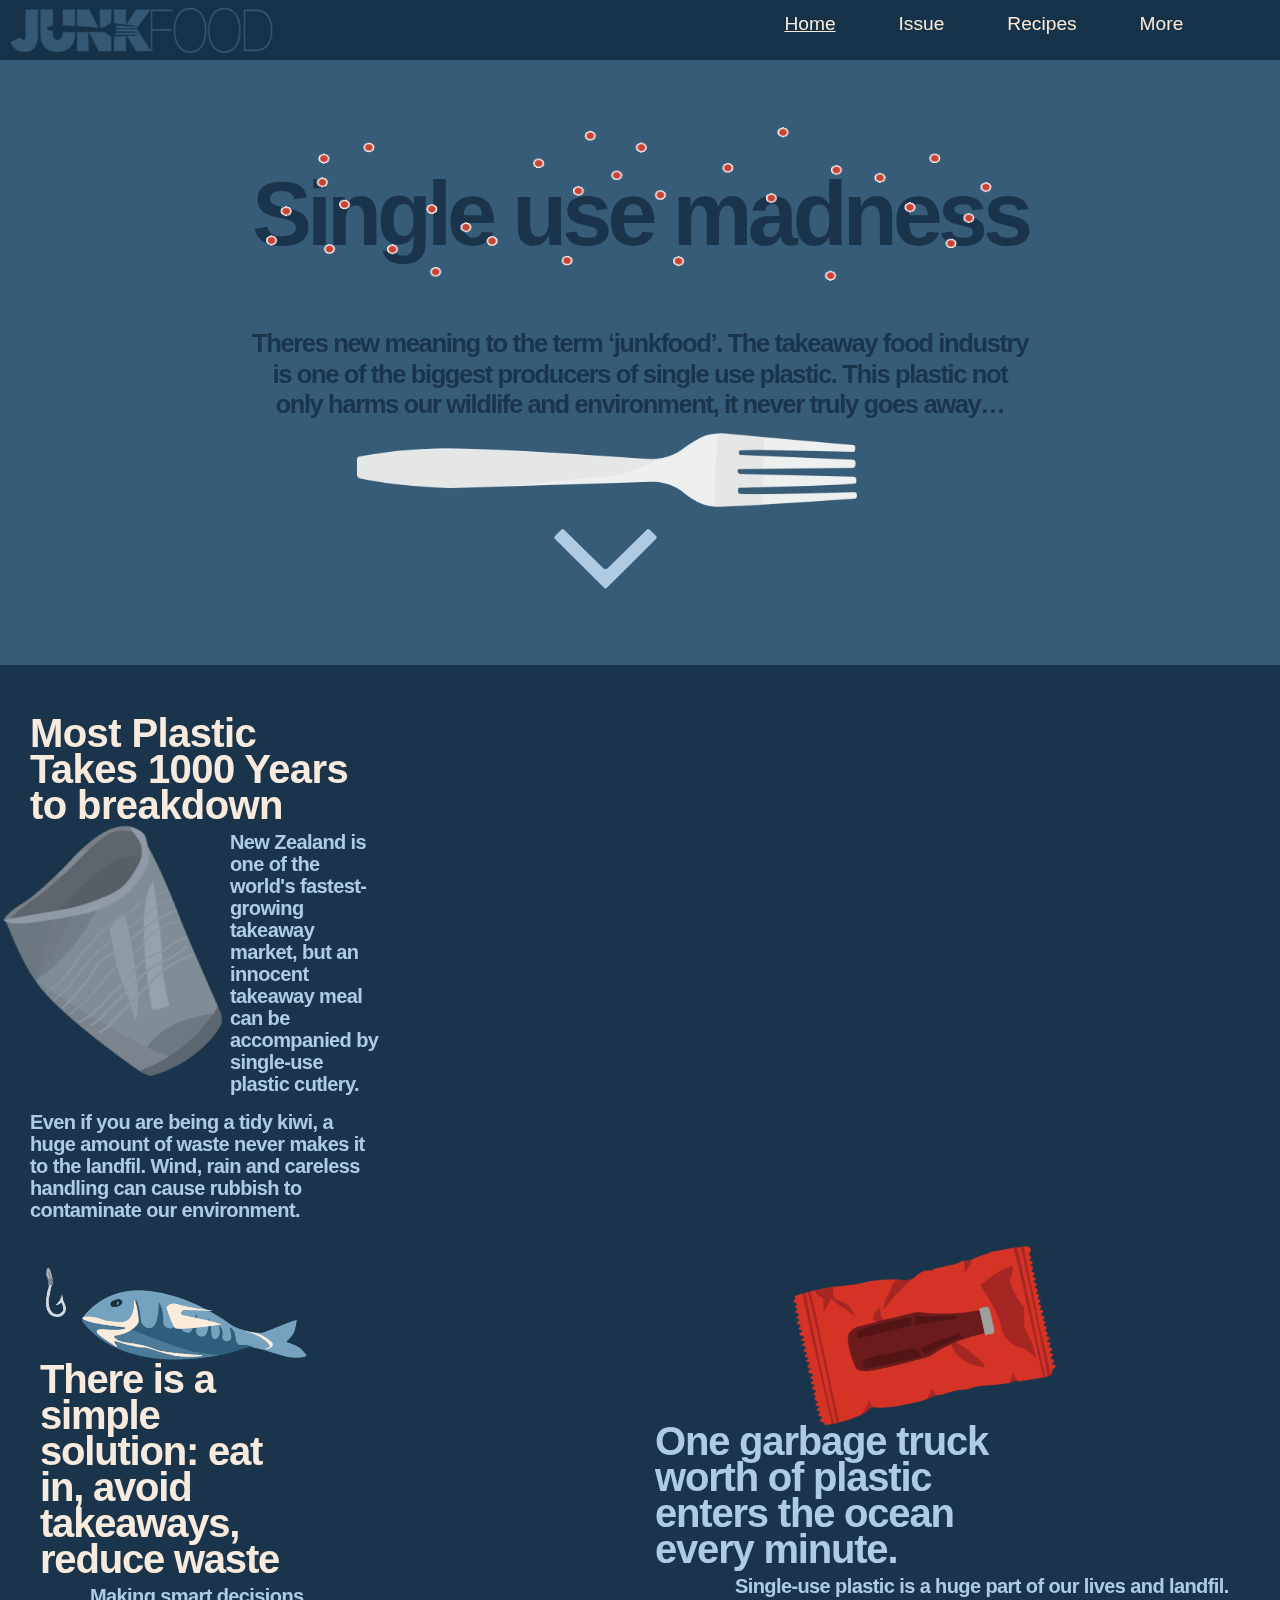
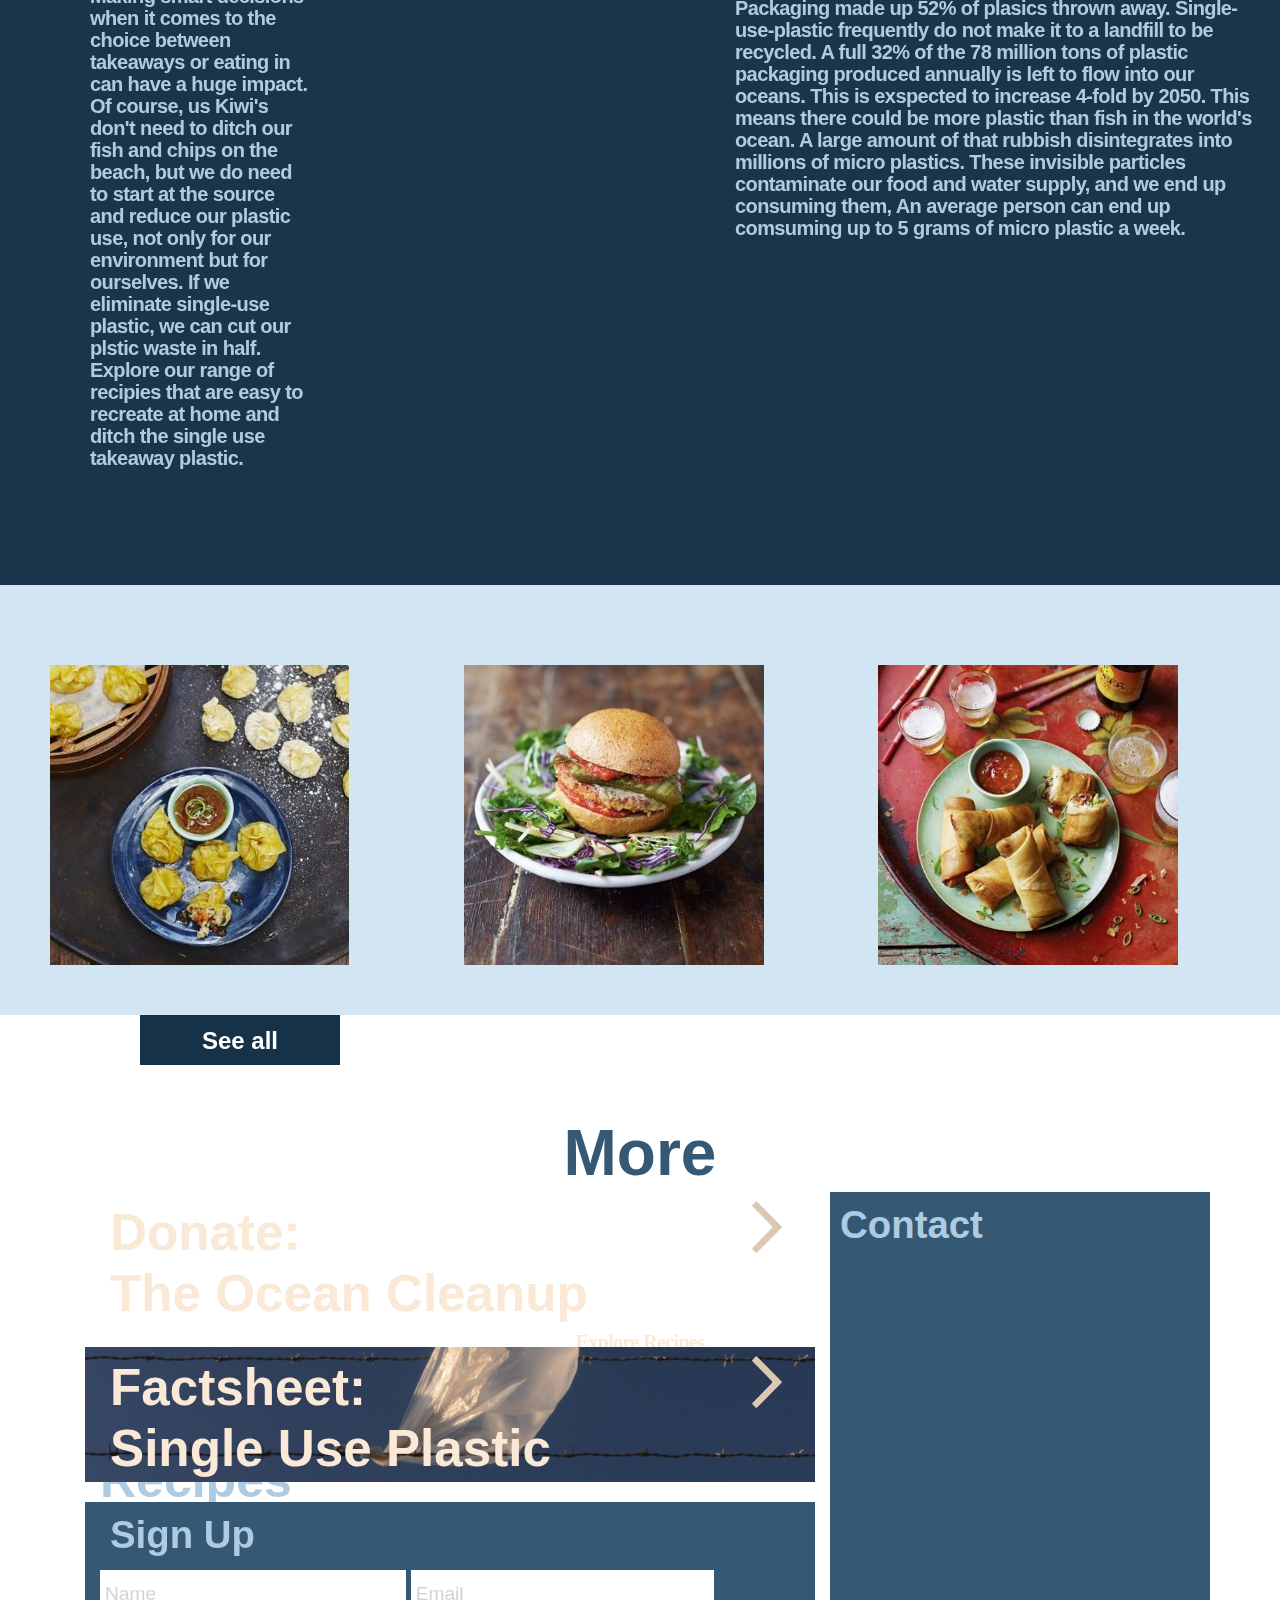
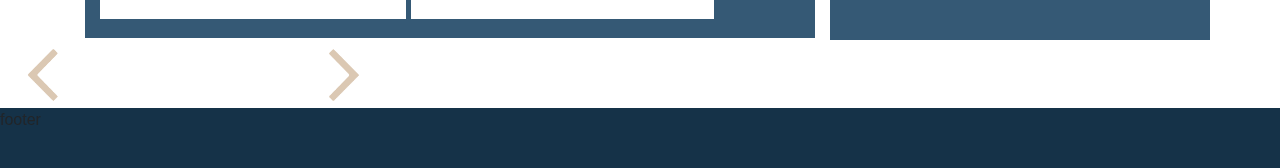
==== commit ee85248f: "Update" ====
--- a/index.html
+++ b/index.html
@@ -13,6 +13,10 @@
     function shownav() {
   document.getElementById("myDropdown").classList.toggle("show");
 }
+        
+       /* document.getElementById('hello_btn') .addEventListener('click', function(){
+        document.getElementById('hello_btn') .style.color = 'yellow'; */
+       
     window.onclick = function(event) {
   if (!event.target.matches('.dropbtn')) {
     var dropdowns = document.getElementsByClassName("dropdown-content");
@@ -47,9 +51,9 @@
     <div class="dropdown">
   <a onclick="shownav()" class="dropbtn">Nav</a>
   <div id="myDropdown" class="dropdown-content">
-    <a href="#">Link 1</a>
-    <a href="#">Link 2</a>
-    <a href="#">Link 3</a>
+    <a href="#">Issue</a>
+    <a href="#recipes">Recipes</a>
+    <a href="#more">More</a>
   </div>
 </div>
         
@@ -67,7 +71,7 @@
     </div>
     
 <div class= "info">
-    <div class= "col-12 block1">
+    <div class= "block1">
         <h1>Most Plastic Takes 1000 Years to breakdown</h1>
         <img class="cup" src="img/cup.png">
         
@@ -88,7 +92,7 @@
     </div>
         
     <div class="col-12 explore">
-        <h1>Explore the issue</h1> <p><img class="arrow" src="img/arrowblue.png"></p>
+        <h1>Explore Recipes</h1> <p><img class="arrow" src="img/arrowblue.png"></p>
     </div> 
     
 </div>
@@ -114,8 +118,8 @@
         <button data-toggle="collapse" data-target="#answer"><h4>See all</h4></button>
     <div id="answer" class="collapse">
             <h2>Recipes</h2>
-            <h3>For a delicous alternative to takeaways, try these bite-sized ‘fakeaway’ recipes created by Jamie Oliver. 
-                Save money, and the planet while enjoying your favourite comfort foods.</h3>
+            <h4>For a delicous alternative to takeaways, try these bite-sized ‘fakeaway’ recipes created by Jamie Oliver. 
+                Save money, and the planet while enjoying your favourite comfort foods.</h4>
             
         <div class="container">
             <div class="row">
@@ -156,7 +160,8 @@
                 <div class="col-12 col-md-12 col-xl-12 signup">
                     <h2>Sign Up</h2> <br>
                     <div class="name">Name</div>
-                    <div class="email">Email</div>                
+                    <div class="email">Email</div>
+                    <div class="tick"></div>
                 </div>
                     
                 </div>
--- a/style.css
+++ b/style.css
@@ -7,8 +7,8 @@
 
 .nav {
     background-color: #153248;
-    width: 100%;
     height: 60px;
+    width: 100%
      position: fixed;
     z-index: 1; 
     }
@@ -34,12 +34,12 @@
     display: none;
     }
 
-a {
+ a {
     text-decoration: none;
     color: #FAE9D7;
     }
 
-a:visited {
+ a:visited {
     text-decoration: none;
     color: #FAE9D7;
     }
@@ -48,12 +48,12 @@
 .dropbtn {
   background-image: url(img/arrowbeige.png);
     background-size: 80px;
-    color: green;
     font-weight: bolder;
     font-size: 40px;
-  border: none;
-  cursor: pointer;
-}
+    cursor: pointer;
+}
+
+
 
 /* .dropbtn h4 {visibility: hidden;} */
 
@@ -112,7 +112,7 @@
     text-align: center;
     letter-spacing: -0.055em;
     color: #1A354B;
-    padding-top: 150px;
+    padding-top: 100px;
     }
 
 .home h4 {
@@ -156,10 +156,7 @@
 
 /*Info Page */
 .info {
-    height: 1650px;
     background-color: #1A354B;
-    font-family: Avenir Next;
-    font-style: normal;
     font-weight: 600;
     font-size: 20px;
     line-height: 110%;
@@ -168,51 +165,42 @@
 }
 
 .block1 {
-    width: 60%;
-    padding-top: 80px;
-    padding-left: 80px;
-    top:80px  
+    padding-top: 50px;
+    padding-left: 30px;
+    padding-right: 30px; 
+    margin: 0;
 }
 
 .block1 h1 {
-    position: relative;
-    width: 500px;
-    font-family: Avenir Next;
-    font-style: normal;
+    line-height: 90%;
     font-weight: 900;
     font-size: 48px;
-    line-height: 113%;
-    letter-spacing: -0.03em;
     color: #F8EBDE;
     }
 
 .block1 p {
-    position: relative;
-    width: 400px;
-    font-weight:bold;
+    font-size: 2vw;
+    font-weight: bold;
     padding-left: 80px; 
-    }
+    margin-right: 100px;
+    }
+
 
 .block2 {
     float:right;
-    bottom:80px;
 }
 
 .block2 h1 {
-    position: relative;
-    width: 500px;
-    font-family: Avenir Next;
-    font-style: normal;
+   max-width: 500px;
     font-weight: 900;
     font-size: 48px;
-    line-height: 113%;
+    line-height: 90%;
     letter-spacing: -0.03em;
     color: #AFCBE1;
     }
 
 .block2 p {
-     position: relative;
-    width: 600px;
+    max-width: 600px;
     font-weight:bold;
     padding-left: 80px;
     }
@@ -222,28 +210,24 @@
 }
 
 .block3 h1 {
-    position: relative;
-    width: 500px;
-    font-family: Avenir Next;
-font-style: normal;
+max-width: 500px;
 font-weight: 900;
 font-size: 48px;
-line-height: 113%;
+line-height: 90%;
 letter-spacing: -0.03em;
 color: #F8EBDE;
     }
 
 .block3 p {
-     position: relative;
     font-weight:bold;
-    padding-left: 80px;
+    padding-left: 50px;
     }
 
 .fish{
-     position: relative;
+    position: relative;
     height:auto;
     width: 800px;
-    height: 300pxpx;
+    height: 300px;
     transform: rotate(8.43deg);
 }
 
@@ -270,7 +254,8 @@
     height:100px;
     position:absolute;
     top: 2120px;
-    padding-top: 30px
+    padding-top: 30px;
+    margin-bottom: 80px;
      }
 
 .explore h1 {
@@ -284,7 +269,7 @@
 
 .arrow{
      height:auto;
-    width: 5%;
+    width: 15%;
     text-align:center;
 }
 
@@ -292,7 +277,7 @@
 /* Scroll Recipes */
 
 div.scrollmenu {
-    background-color: #153248;
+    background-color: #D2E5F2;
     overflow: auto;
     white-space: nowrap;
     padding-top: 30px;
@@ -312,7 +297,7 @@
     transform: rotate(90deg);
     height: 50px;
     position:absolute;
-    top: 800px;
+    top: 100px;
     left: 20px;
     z-index: 0
     }   
@@ -321,17 +306,17 @@
     transform: rotate(-90deg);
     height: 50px;
     position: absolute;
-    top: 800px;
+    top: 700px;
     left: 1180px;
     z-index: 0
     }
 
 #recipes h1 {
     position: absolute;
-    top: 615px;
+    top: 2520px;
     left: 510px;
     z-index: 0;
-    color: #AFCBE1;
+    color: #153248;
     font-weight: 800;
     font-size: 50px;
     }
@@ -376,16 +361,16 @@
     text-align: center;
     font-weight: bold;
     color: #355975;
-    font-size: 3vw;
-    }
-
-.collapse h3 {
+    font-size: 6vw;
+    }
+
+.collapse h4 {
     margin: auto;
     padding: 30px 120px;
     text-align: center;
     font-weight: bold;
     color: #355975;
-    font-size: 1vw;
+    font-size: 2vw;
     }
 
 .row h3 {
@@ -440,7 +425,7 @@
 
 
 .donate {
-    height: 136px;
+    height: 135px;
     background-image: url(img/Shoot_11147.jpg);
     margin-bottom: 20px;
     background-size: 730px;
@@ -449,7 +434,7 @@
 
 
 .factsheet {
-    height: 136px;
+    height: 135px;
     background-image: url(img/Shoot_11106.JPG);
     margin-bottom: 20px;
     background-size: 730px;
@@ -524,6 +509,14 @@
     padding-left: 5px;
 }
 
+/* .tick {
+width: 50px;
+height: 50px;
+background: #C94334;
+position: relative;
+left: 625px;
+top: -110px;
+} */
 
 .footer {
     background-color: #153248;
@@ -534,79 +527,152 @@
 
 /* Responsive media */
 
-/* sm devices */
-
-@media (max-width: 768px) {
-    .block1 {
-        height: auto;
-        width: 100%;
-    }
-    .block1 h1 {
-        width:100%
-    }
-    .cup{
-        right:15px;
-        width:30%;
-        height:auto;
-    }
-    .sauce {
-        right:200px;
-         width:40%;
-        height:auto;
-    }
-    .fish{
-         width:100%;
-        height:auto;
-    }
-    .block2 {
-         height: auto;
-        width: 100%;
-        top:175px;
-
-    }
-    .block2 p {
-        width:100%;
-    }
-    .info {
-        height:2280px;
-    }
-    .explore {
-      top:2780px; 
-        
-        }
-    .block3 {
-        top:180px;
-    }
-    .pic {height: 170px;}
-     
+/* xs devices */
+
+@media (max-width: 576px) {
+    
     .navtext {display: none;}
+    
+    .logo {max-height: 38px;}
      
     .dropdown {display: block;
+        color: transparent;
          height: 50px;
          float: right;
-         margin-left: 80px;}
+         margin-left: 60px;}
      
     .fork {max-height: 250px; 
-            left: 220px;
+            left: 180px;
             top: 300px;}
      
     .dots {
-         width: 600px;
-         height: 500px;
-         left: -20px;
-         top: -10px;}
+         width: 500px;
+         height: 450px;
+         left: -50px;
+        top: 30px;}
      
     .home h1 {font-size: 60px;}
      
     .home h4 {
         padding-left: 50px;
         padding-right: 50px;}
+    
+    .arrow5 {
+        top: 510px;
+    left: 150px;
+        max-height: 70px;
+    }
+    
+    
+    }
+    .block1 h1 {
+        font-size: 40px;
+        max-width: 350px;
+        padding-right: 30px;
+    }
+    
+    .block1 p {
+        font-size: 20px;
+        padding: 0;
+        max-width: 350px;
+    }
+    
+    
+    .cup{
+        right:15px;
+    }
+    .sauce {
+        right:200px;
+         width:40%;
+        height:auto;
+    }
+    .fish{
+         width:100%;
+        height:auto;
+    }
+    .block2 {
+        padding-top: 30px;
+    }
+    
+    .block2 h1 {
+        font-size: 40px;
+        max-width: 350px;
+    }
+    
+    .block2 p {
+        width:100%;
+    }
+    
+    .explore {
+      top: 2900px;
+        }
+
+    
+    .block3 {
+       padding-top: 50px;
+        width: 350px;
+        padding-bottom: 100px;
+    }
+
+.block3 h1 {
+    font-size: 40px;
+    max-width: 350px;
+    padding: 0;
+}
+
+    
+    .arrow1 {
+    transform: rotate(90deg);
+    height: 50px;
+    position:absolute;
+    top: 3250px;
+    left: 10px;
+    z-index: 0
+    }   
+
+.arrow2 {
+    transform: rotate(-90deg);
+    height: 50px;
+    position: absolute;
+    top: 3250px;
+    left: 310px;
+    z-index: 0
+    }
+
+#recipes h1 {
+    position: absolute;
+    top: 3050px;
+    left: 100px;
+    z-index: 0;
+    color: #AFCBE1;
+    font-weight: 800;
+    font-size: 50px;
+    }
+    
+
+
+    .pic {height: 170px;}
+    
+  /*  .factsheet, .donate {
+        max-height: 70px; 
+    } */
+    
+    .email, .name {
+        margin-bottom: 10px;
+    }
+    
+    .arrow4, .arrow3{
+        height: 50px; margin-top: 10px;
+    }
+    
+     
+    
 }
 
   
 
 /* md devices */
-@media (min-width: 992px) {
+/* @media (min-width: 992px) {
      .block1 {
         height: auto;
         width: 100%;
@@ -646,7 +712,7 @@
 
  /* lg devices */
 
-@media (min-width: 1200px){
+/* @media (min-width: 1200px){
     .block1{
         position:inherit;
     }
@@ -675,7 +741,7 @@
     
     .pic {height: 150px;}
     
-}
+} */
 
 
 
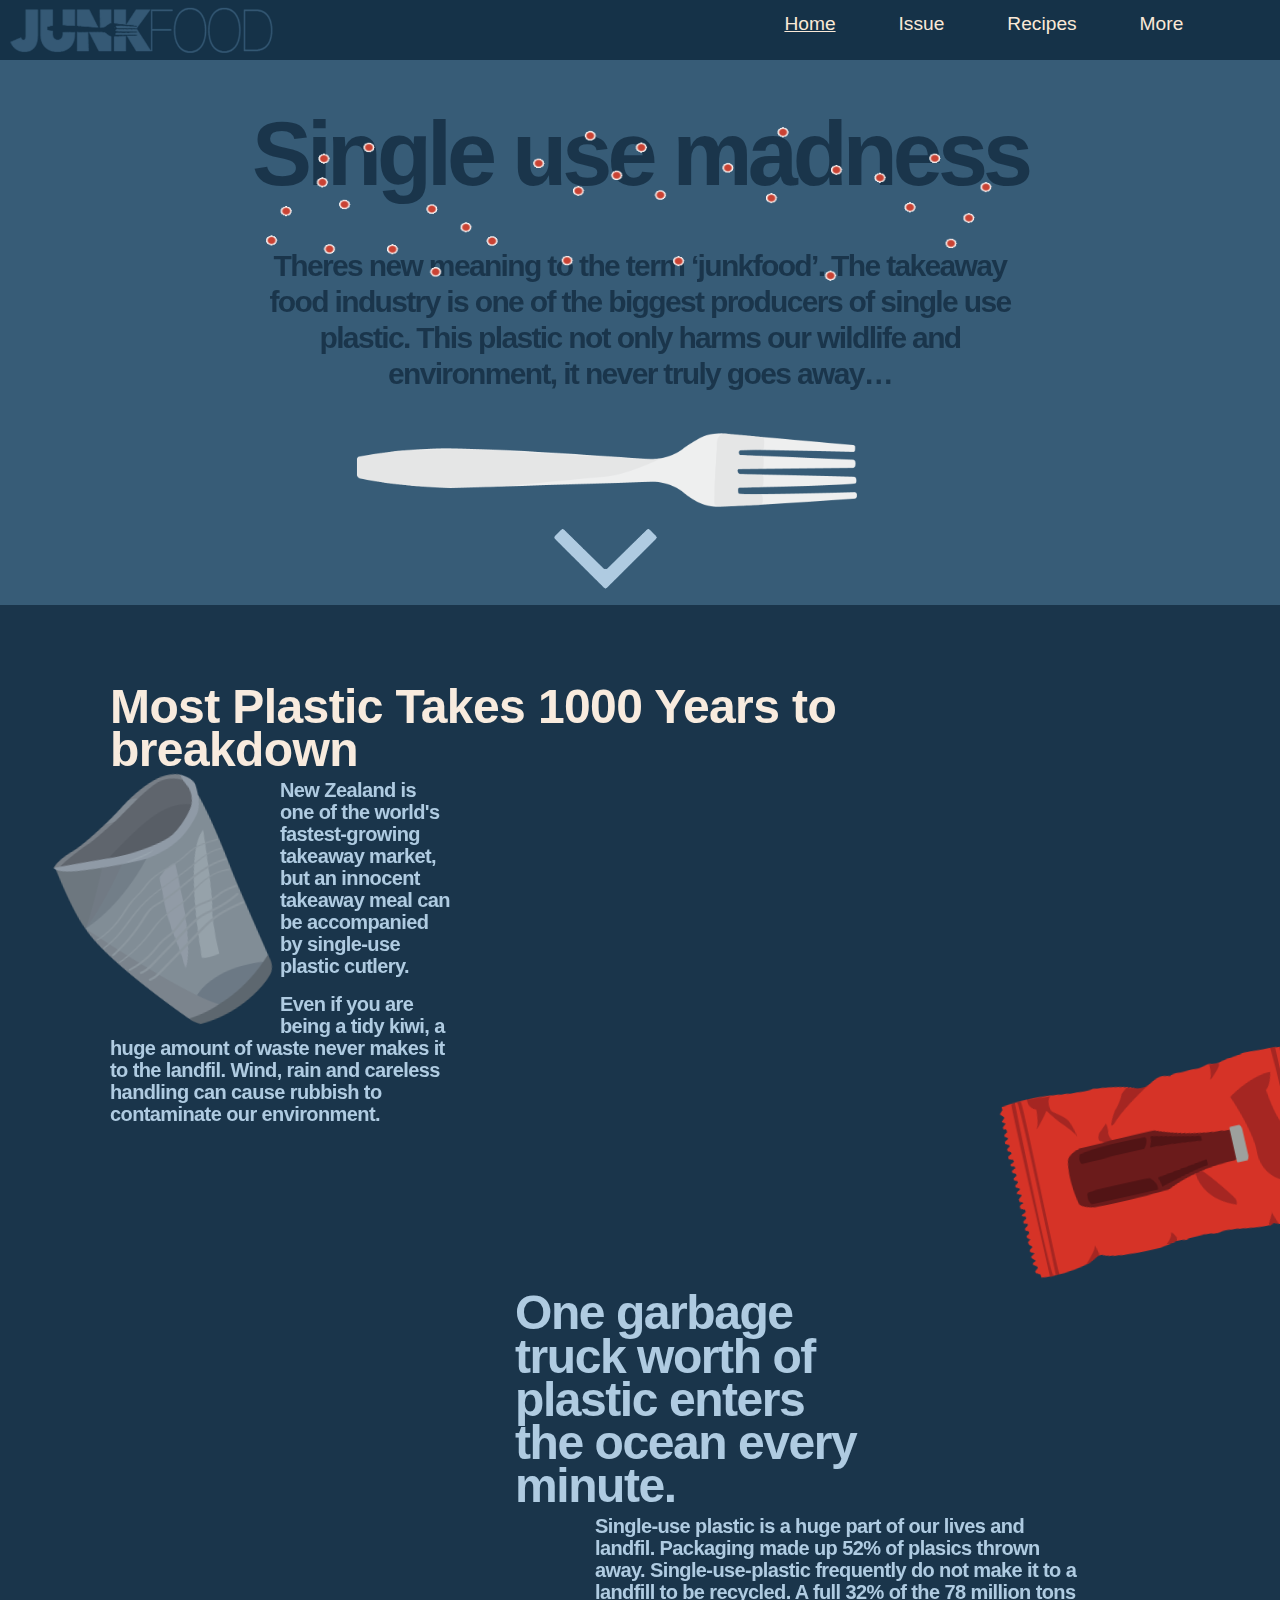
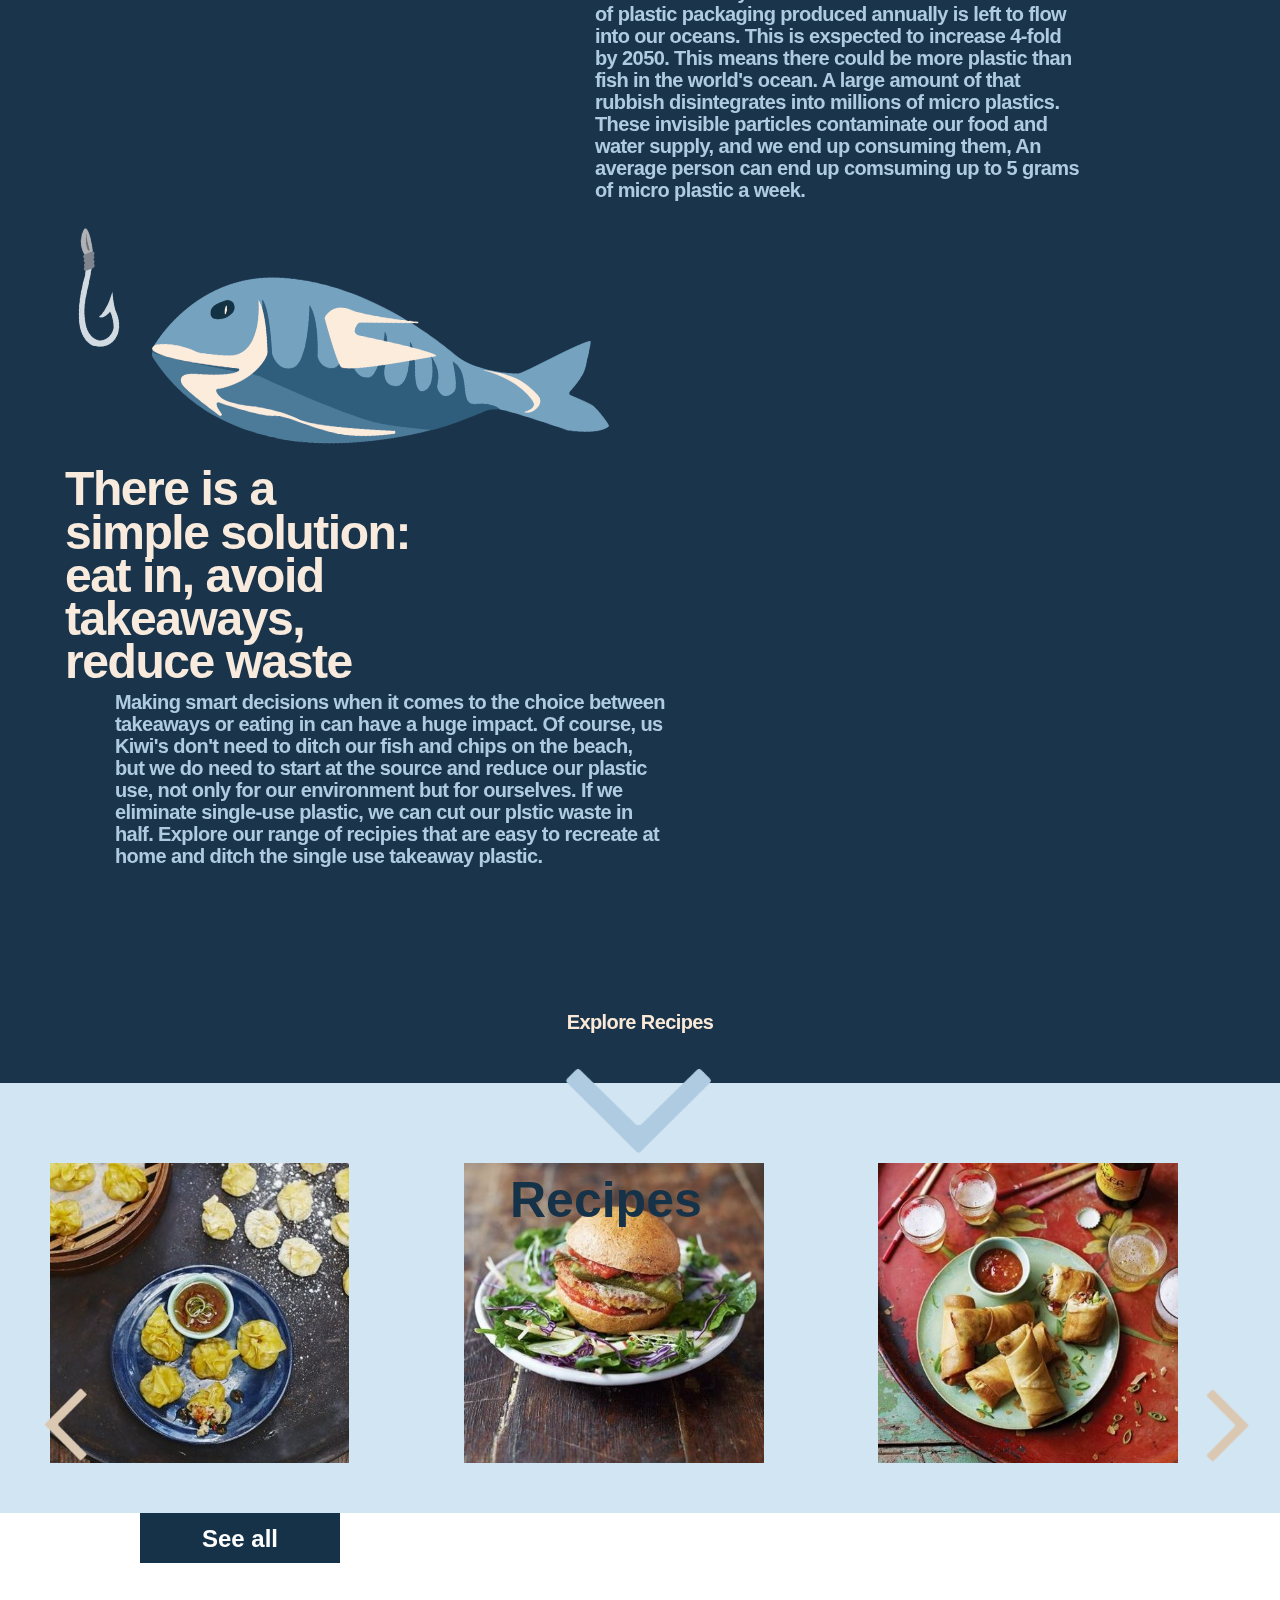
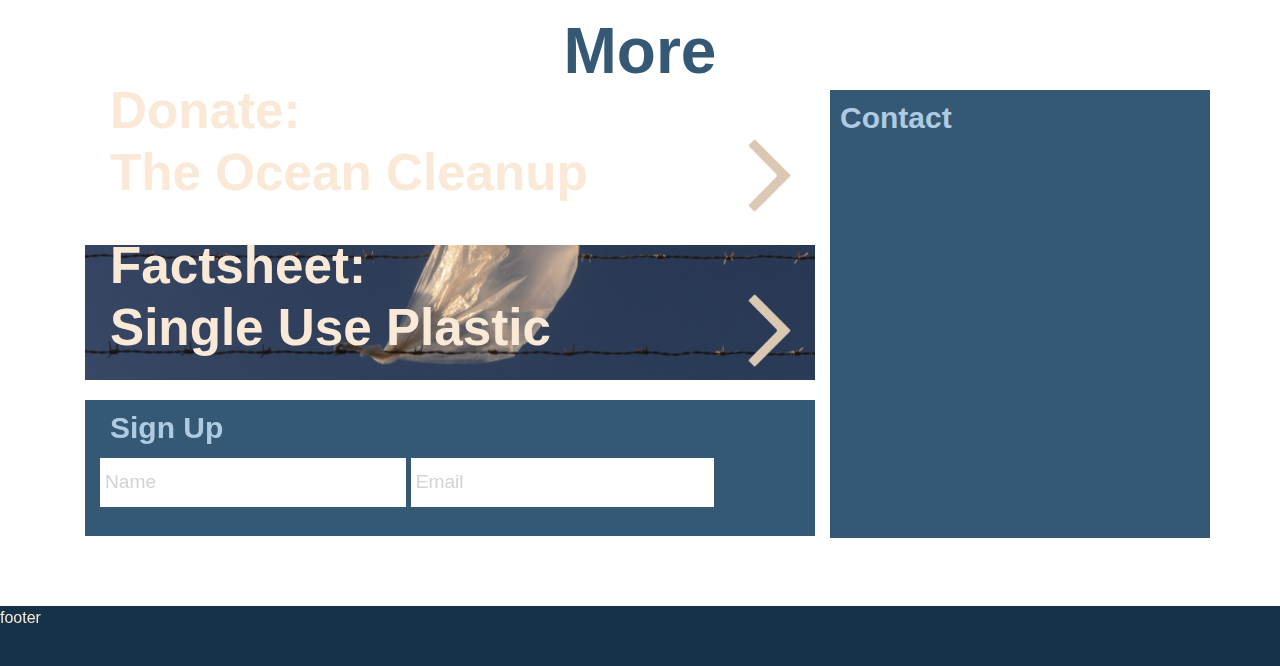
==== commit ddc309df: "Media Queries" ====
--- a/index.html
+++ b/index.html
@@ -170,7 +170,7 @@
         </div>
     </div>
 
-    <div class="footer">footer</div>
+    <div class="footer"><p>footer</p></div>
     
     
     </body>
--- a/style.css
+++ b/style.css
@@ -8,30 +8,26 @@
 .nav {
     background-color: #153248;
     height: 60px;
-    width: 100%
-     position: fixed;
+    width: 100%;
+    position: fixed;
     z-index: 1; 
     }
 
 .navtext {
-    color: #FAE9D7;
-    position: relative;
-    left: 500px;
-    padding-top: 10px;
-    text-align: right;
-    word-spacing: 3em;
-    font-size: 1.5vw;
-    padding-bottom: 10px;
-    display: inline-block; 
+    display: none; 
     }
 
 .logo {
-    max-height: 50px; 
+    max-height: 38px; 
     margin: 5px;
     } 
 
 .dropdown {
-    display: none;
+    display: block;
+        color: transparent;
+         height: 50px;
+         float: right;
+         margin-left: 60px;
     }
 
  a {
@@ -67,7 +63,7 @@
 
 .dropdown {
   position: relative;
-  display: none;
+  display: block;
 float: right;
 }
 
@@ -108,7 +104,7 @@
 .home h1 {
     margin: auto;
     font-weight: 900;
-    font-size: 90px;
+    font-size: 60px;
     text-align: center;
     letter-spacing: -0.055em;
     color: #1A354B;
@@ -117,11 +113,11 @@
 
 .home h4 {
     margin: auto;
-    padding-left: 250px;
-    padding-right: 250px;
-    padding-top: 60px;
+    padding-left: 50px;
+        padding-right: 50px;
+    padding-top: 40px;
     font-weight: 600;
-    font-size: 2vw;
+    font-size: 15px;
     line-height: 120%;
     text-align: center;
     letter-spacing: -0.055em;
@@ -130,31 +126,33 @@
 
 .dots {
     position: absolute;
-    width: 907.94px;
-    height: 600px;
-    left: 180.85px;
-    top: -70px;
+    width: 500px;
+         height: 450px;
+         left: -50px;
+        top: -30px;
+
     transform: rotate(1.36deg);
     z-index: 0;
-    }
+}
 
 .fork {
     position: absolute;
     transform: rotate(90deg);
-    max-height: 500px;
-    top: 220px;
-    left: 570px;
+    max-height: 250px; 
+        left: 180px;
+            top: 300px;
     z-index: 0;
     }
 
 .arrow5 {
     position: absolute;
-    max-height: 100px;
     top: 510px;
-    left: 540px;
+    left: 150px;
+        max-height: 70px;
     }
 
 /*Info Page */
+
 .info {
     background-color: #1A354B;
     font-weight: 600;
@@ -165,10 +163,10 @@
 }
 
 .block1 {
-    padding-top: 50px;
-    padding-left: 30px;
-    padding-right: 30px; 
-    margin: 0;
+        max-width: 350px;
+        padding-right: 30px; 
+        padding-left: 30px;
+    padding-top: 30px;
 }
 
 .block1 h1 {
@@ -179,40 +177,42 @@
     }
 
 .block1 p {
-    font-size: 2vw;
-    font-weight: bold;
-    padding-left: 80px; 
-    margin-right: 100px;
+    width: 100%;
+    font-weight:bold;
     }
 
 
 .block2 {
-    float:right;
+    padding-top: 30px;
 }
 
 .block2 h1 {
-   max-width: 500px;
+    padding-top: 20px;
+    font-size: 40px;
+    max-width: 350px;
     font-weight: 900;
-    font-size: 48px;
     line-height: 90%;
     letter-spacing: -0.03em;
     color: #AFCBE1;
     }
 
 .block2 p {
-    max-width: 600px;
+    width: 100%;
     font-weight:bold;
-    padding-left: 80px;
+    padding-right: 30px;
     }
 
 .block3 {  
-    padding: 40px;
+    padding-top: 50px;
+        width: 350px;
+        padding-bottom: 100px;
 }
 
 .block3 h1 {
-max-width: 500px;
+    font-size: 40px;
+    max-width: 350px;
+    padding: 0;
 font-weight: 900;
-font-size: 48px;
 line-height: 90%;
 letter-spacing: -0.03em;
 color: #F8EBDE;
@@ -225,25 +225,24 @@
 
 .fish{
     position: relative;
-    height:auto;
-    width: 800px;
-    height: 300px;
+    width: 100%;
     transform: rotate(8.43deg);
+    padding-bottom: 20px;
 }
 
 .sauce{
      position: relative;
-     width: 300px;
-    height: 200px;
+    left: 150px;
+    width:30%;
+    height:auto;
     transform: rotate(-12.67deg);
-    margin-left: 350px;
-    padding-bottom: 20px  
 }
 
 .cup{
-     position: relative;
-    width: 200px;
-    height: 250px;
+    position: relative;
+    height: auto;
+    width: 30%;
+    right:15px;
     transform: rotate(-13.42deg);
     float:left;
     padding-right: 10px;
@@ -253,14 +252,12 @@
     text-align: center;
     height:100px;
     position:absolute;
-    top: 2120px;
+    top: 2700px;
     padding-top: 30px;
     margin-bottom: 80px;
      }
 
 .explore h1 {
-    font-family: Avenir Next;
-    font-style: normal;
     font-weight: 600;
     font-size: 20px;
     line-height: 120%;
@@ -273,6 +270,33 @@
     text-align:center;
 }
 
+ .arrow1 {
+    transform: rotate(90deg);
+    height: 50px;
+    position:absolute;
+    top: 3250px;
+    left: 10px;
+    z-index: 0
+    }   
+
+.arrow2 {
+    transform: rotate(-90deg);
+    height: 50px;
+    position: absolute;
+    top: 3250px;
+    left: 310px;
+    z-index: 0
+    }
+
+#recipes h1 {
+    position: absolute;
+    top: 3050px;
+    left: 100px;
+    z-index: 0;
+    color: #AFCBE1;
+    font-weight: 800;
+    font-size: 50px;
+    }
 
 /* Scroll Recipes */
 
@@ -297,7 +321,7 @@
     transform: rotate(90deg);
     height: 50px;
     position:absolute;
-    top: 100px;
+    top: 3000px;
     left: 20px;
     z-index: 0
     }   
@@ -306,15 +330,15 @@
     transform: rotate(-90deg);
     height: 50px;
     position: absolute;
-    top: 700px;
-    left: 1180px;
+    top: 3000px;
+    left: 300px;
     z-index: 0
     }
 
 #recipes h1 {
     position: absolute;
-    top: 2520px;
-    left: 510px;
+    top: 2820px;
+    left: 80px;
     z-index: 0;
     color: #153248;
     font-weight: 800;
@@ -450,7 +474,7 @@
 
 
  .signup {
-    height: 136px;
+    height: 80px;
     background-color: #355975;
     margin-bottom: 20px; 
     }
@@ -470,15 +494,18 @@
     text-align: center;
     font-weight: 800;
     color: #355975;
-    font-size: 5vw;
-    }
+    font-size: 30px;
+    }
+
+.factsheet, .donate {height: 80px;}
 
 .factsheet h2, .donate h2 {
     text-align: left;
-    padding-left: 10px;
+    position: relative;
+    top: -20px;
     font-weight: 700;
+    font-size: 20px;
     color: #FAE9D7;
-    padding-top: 10px;
     }
 
 .contact h2, .signup h2 {
@@ -490,15 +517,246 @@
     }
 
  .arrow4, .arrow3 {
+     position: relative;
+     top: 20px;
+     left: 15px;
      transform: rotate(-90deg);
-     height: 60px;
+     height: 40px;
      float: right;
-     margin-top: 30px;
     }
 
 .name, .email {
     background-color: white;
     color: lightgray;
+    font-size:1.5vw;
+    position: relative;
+    top: -60px;
+    display: inline-block;
+    padding-right: 85px;
+    padding-top: 10px;
+    padding-bottom: 10px;
+    padding-left: 5px;
+}
+
+/* .tick {
+width: 50px;
+height: 50px;
+background: #C94334;
+position: relative;
+left: 625px;
+top: -110px;
+} */
+
+.footer {
+    background-color: #153248;
+    width: 100%;
+    height: 60px;
+}
+
+.footer p {color: antiquewhite;}
+
+/* Responsive media */
+
+/* xl devices */
+
+@media (min-width: 1200px) {
+    
+    .navtext {
+    color: #FAE9D7;
+    position: relative;
+    left: 500px;
+    padding-top: 10px;
+    text-align: right;
+    word-spacing: 3em;
+    font-size: 1.5vw;
+    padding-bottom: 10px;
+    display: inline-block; 
+    }
+    
+    .logo {max-height: 50px;}
+     
+    .dropdown {
+        display: none;
+        color: transparent;
+         height: 50px;
+         float: right;
+         margin-left: 60px;
+    }
+         
+    
+     
+    .fork {
+    max-height: 500px;
+    top: 220px;
+    left: 570px;}
+     
+    .dots {
+          width: 907.94px;
+    height: 600px;
+    left: 180.85px;
+    top: -70px;}
+     
+    .home h1 {font-size: 90px;}
+     
+    .home h4 {
+        padding-left: 250px;
+        padding-right: 250px;
+        font-size: 30px; }
+    
+    .arrow5 {
+    max-height: 100px;
+    top: 510px;
+    left: 540px;
+    }
+    
+    .block1{
+        margin-left: 50px;
+        
+    }
+    
+    .block1 h1 {
+    padding-top: 50px;
+    padding-left: 30px;
+    padding-right: 30px;
+    width: 800px;
+    }
+    
+    .block1 p {
+    font-weight: bold;
+    padding-left: 30px; 
+    padding-right: 30px;
+    width: 400px;
+    }
+    
+    
+    .cup{
+        width: 200px;
+    height: 250px;
+    }
+    .sauce {
+        width: 300px;
+    height: 200px;
+    margin-left: 350px;
+    padding-bottom: 20px  
+    }
+    .fish{
+    width: 550px;
+    height: 200px;
+    }
+    
+    .block2 {
+        left: 500px;
+        top: -100px;
+    }
+    
+    .block2 h1 {
+    width: 700px;
+    font-size: 48px;
+    }
+    
+    .block2 p {
+    max-width: 600px;
+    padding-left: 80px;
+    }
+    
+    .explore {
+      top: 2580px;
+        }
+
+    
+    .block3 {
+       margin-left: 50px;
+        top: -100px;
+    }
+
+.block3 h1 {
+width: 700px;
+font-weight: 900;
+font-size: 48px;
+}
+
+    .block3 p{
+        width: 600px;
+    }
+    
+    .arrow1 {
+    height: 70px;
+    top: 2990px;
+    left: 20px;
+    }   
+
+.arrow2 {
+    height: 70px;
+    top: 2990px;
+    left: 1180px;
+    }
+
+#recipes h1 {
+    top: 2770px;
+    left: 510px;
+    }
+    
+    
+    
+    .pic {height: 170px;}
+    
+  /*  .factsheet, .donate {
+        max-height: 70px; 
+    } */
+    
+    .email, .name {
+        margin-bottom: 10px;
+    }
+    
+    .arrow4, .arrow3{
+        height: 70px; margin-top: 30px;
+    }
+    
+    .donate, .factsheet {
+    height: 135px;
+    margin-bottom: 20px;
+    background-size: 730px;
+    }
+
+
+
+.contact {
+    height: 448px;}
+
+
+
+ .signup {
+    height: 136px;
+    margin-bottom: 20px; 
+    }
+
+.row h2 {
+    font-weight: 600;
+    padding-top: 40px;
+    padding-bottom: 40px;
+    font-size: 4vw;
+    }
+
+#more h1 {
+    padding-bottom: 40x;
+    font-weight: 800;
+    font-size: 5vw;
+    }
+
+.factsheet h2, .donate h2 {
+    padding-left: 10px;
+    font-weight: 700;
+    padding-top: 10px;
+    }
+
+.contact h2, .signup h2 {
+    font-size: 30px;
+    padding-top: 10px;
+    padding-left: 10px;
+    }
+
+
+.name, .email {
     font-size:1.5vw;
     position: relative;
     top: -60px;
@@ -508,163 +766,6 @@
     padding-bottom: 10px;
     padding-left: 5px;
 }
-
-/* .tick {
-width: 50px;
-height: 50px;
-background: #C94334;
-position: relative;
-left: 625px;
-top: -110px;
-} */
-
-.footer {
-    background-color: #153248;
-    width: 100%;
-    height: 60px;
-}
-
-
-/* Responsive media */
-
-/* xs devices */
-
-@media (max-width: 576px) {
-    
-    .navtext {display: none;}
-    
-    .logo {max-height: 38px;}
-     
-    .dropdown {display: block;
-        color: transparent;
-         height: 50px;
-         float: right;
-         margin-left: 60px;}
-     
-    .fork {max-height: 250px; 
-            left: 180px;
-            top: 300px;}
-     
-    .dots {
-         width: 500px;
-         height: 450px;
-         left: -50px;
-        top: 30px;}
-     
-    .home h1 {font-size: 60px;}
-     
-    .home h4 {
-        padding-left: 50px;
-        padding-right: 50px;}
-    
-    .arrow5 {
-        top: 510px;
-    left: 150px;
-        max-height: 70px;
-    }
-    
-    
-    }
-    .block1 h1 {
-        font-size: 40px;
-        max-width: 350px;
-        padding-right: 30px;
-    }
-    
-    .block1 p {
-        font-size: 20px;
-        padding: 0;
-        max-width: 350px;
-    }
-    
-    
-    .cup{
-        right:15px;
-    }
-    .sauce {
-        right:200px;
-         width:40%;
-        height:auto;
-    }
-    .fish{
-         width:100%;
-        height:auto;
-    }
-    .block2 {
-        padding-top: 30px;
-    }
-    
-    .block2 h1 {
-        font-size: 40px;
-        max-width: 350px;
-    }
-    
-    .block2 p {
-        width:100%;
-    }
-    
-    .explore {
-      top: 2900px;
-        }
-
-    
-    .block3 {
-       padding-top: 50px;
-        width: 350px;
-        padding-bottom: 100px;
-    }
-
-.block3 h1 {
-    font-size: 40px;
-    max-width: 350px;
-    padding: 0;
-}
-
-    
-    .arrow1 {
-    transform: rotate(90deg);
-    height: 50px;
-    position:absolute;
-    top: 3250px;
-    left: 10px;
-    z-index: 0
-    }   
-
-.arrow2 {
-    transform: rotate(-90deg);
-    height: 50px;
-    position: absolute;
-    top: 3250px;
-    left: 310px;
-    z-index: 0
-    }
-
-#recipes h1 {
-    position: absolute;
-    top: 3050px;
-    left: 100px;
-    z-index: 0;
-    color: #AFCBE1;
-    font-weight: 800;
-    font-size: 50px;
-    }
-    
-
-
-    .pic {height: 170px;}
-    
-  /*  .factsheet, .donate {
-        max-height: 70px; 
-    } */
-    
-    .email, .name {
-        margin-bottom: 10px;
-    }
-    
-    .arrow4, .arrow3{
-        height: 50px; margin-top: 10px;
-    }
-    
      
     
 }
@@ -745,4 +846,4 @@
 
 
 
-          +
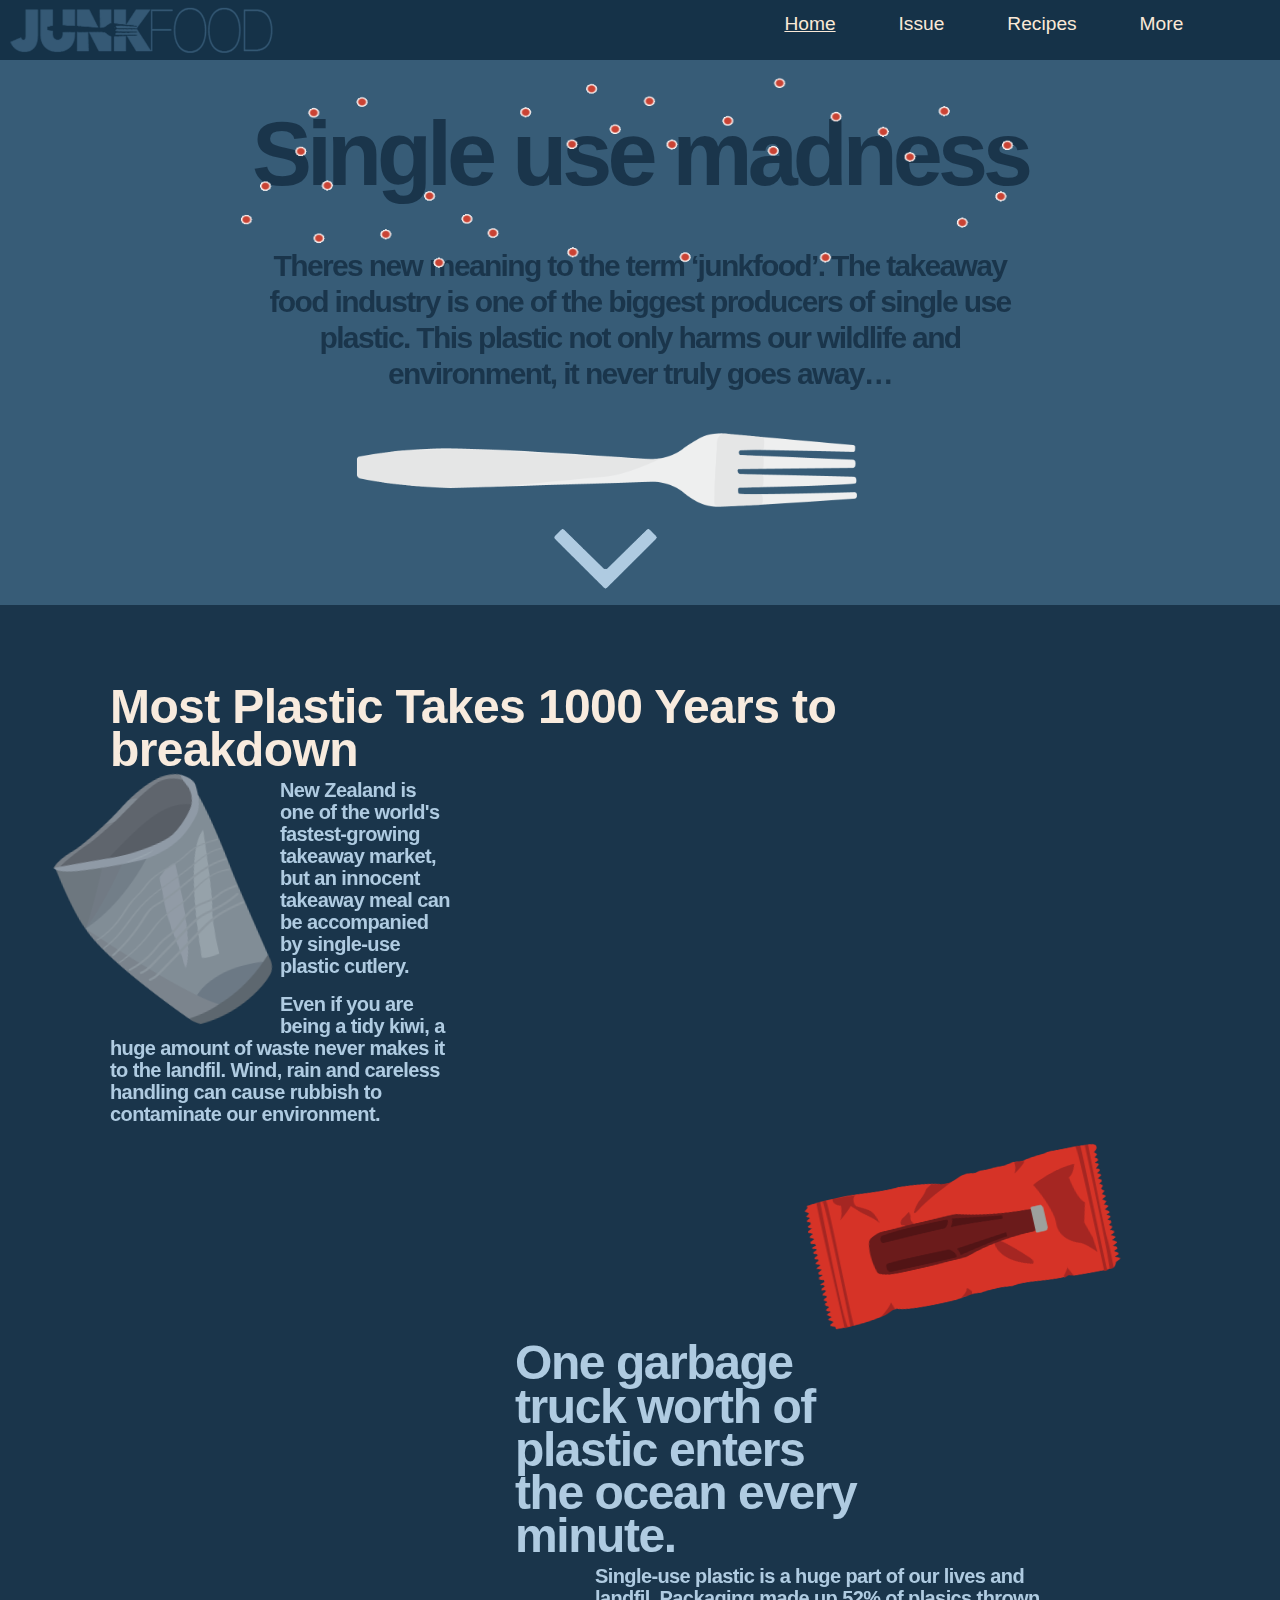
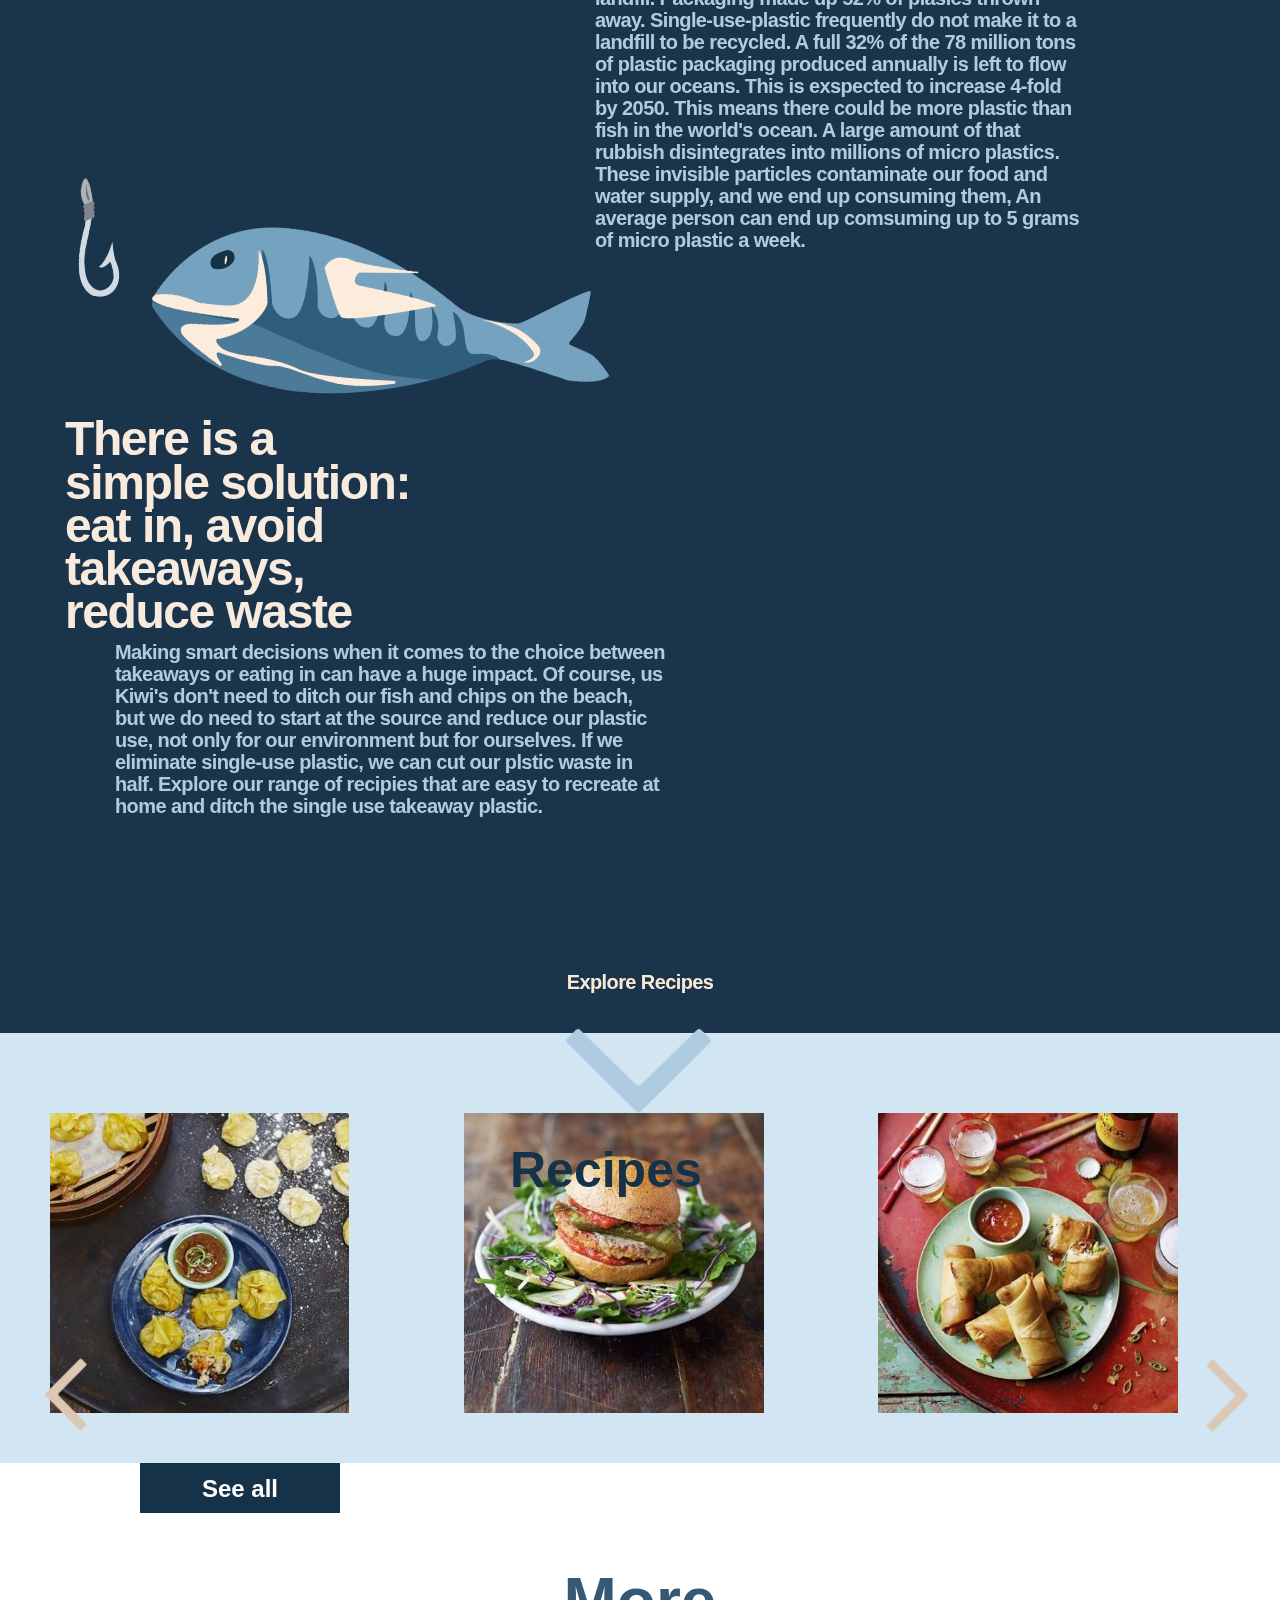
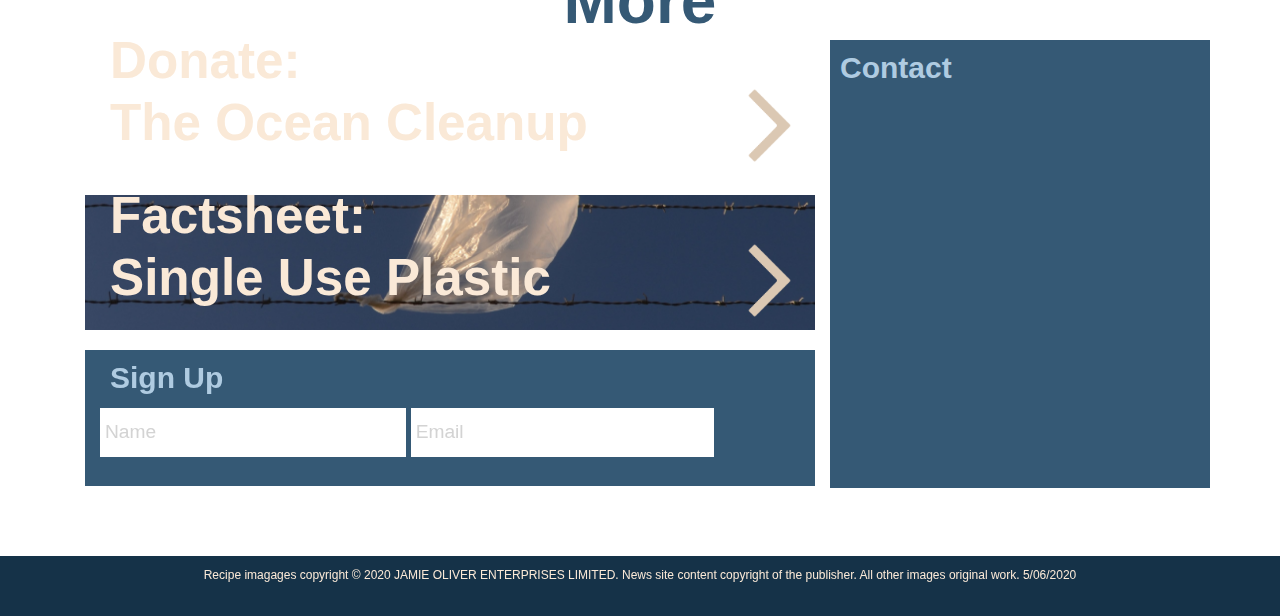
==== commit 04e3d34e: "Update" ====
--- a/index.html
+++ b/index.html
@@ -43,7 +43,7 @@
     
     <div class="navtext"> 
         <a href="  "><u>Home</u></a>
-        <a href="  ">Issue</a>
+        <a href="#info">Issue</a>
         <a href="#recipes">Recipes</a> 
         <a href="#more"> More</a>
     </div>
@@ -70,7 +70,7 @@
         <img class="arrow5" src="img/arrowblue.png"/>
     </div>
     
-<div class= "info">
+<div id= "info">
     <div class= "block1">
         <h1>Most Plastic Takes 1000 Years to breakdown</h1>
         <img class="cup" src="img/cup.png">
@@ -161,7 +161,6 @@
                     <h2>Sign Up</h2> <br>
                     <div class="name">Name</div>
                     <div class="email">Email</div>
-                    <div class="tick"></div>
                 </div>
                     
                 </div>
@@ -170,7 +169,7 @@
         </div>
     </div>
 
-    <div class="footer"><p>footer</p></div>
+    <div class="footer">Recipe imagages copyright © 2020 JAMIE OLIVER ENTERPRISES LIMITED.  News site content copyright of the publisher.  All other images original work.  5/06/2020</div>
     
     
     </body>
--- a/style.css
+++ b/style.css
@@ -47,27 +47,16 @@
     font-weight: bolder;
     font-size: 40px;
     cursor: pointer;
-}
-
-
-
-/* .dropbtn h4 {visibility: hidden;} */
-
-/* .dropbtn img {max-height: 50px; position: absolute; right: 10px;} */
-
-/* Dropdown button on hover & focus */
-/* .dropbtn:hover, .dropbtn:focus {
-  background-color: #2980B9;
-} */
+    }
 
 
 .dropdown {
   position: relative;
   display: block;
-float: right;
-}
-
-/* Dropdown Content (Hidden by Default) */
+    float: right;
+    }
+
+
 .dropdown-content {
   display: none;
   position: absolute;
@@ -78,7 +67,6 @@
     right:0
 }
 
-/* Links inside the dropdown */
 .dropdown-content a {
   color: #1A354B;
   padding: 12px 16px;
@@ -86,14 +74,11 @@
   display: block;
 }
 
-/* Change color of dropdown links on hover */
 .dropdown-content a:hover {background-color: #AFCBE1}
 
-/* Show the dropdown menu (use JS to add this class to the .dropdown-content container when the user clicks on the dropdown button) */
+
 .show {display:block;}
 
-
-/* landing page */
 
 .home {
     height: 605px;
@@ -114,7 +99,7 @@
 .home h4 {
     margin: auto;
     padding-left: 50px;
-        padding-right: 50px;
+    padding-right: 50px;
     padding-top: 40px;
     font-weight: 600;
     font-size: 15px;
@@ -127,10 +112,9 @@
 .dots {
     position: absolute;
     width: 500px;
-         height: 450px;
-         left: -50px;
-        top: -30px;
-
+    height: 450px;
+    left: -50px;
+    top: -30px;
     transform: rotate(1.36deg);
     z-index: 0;
 }
@@ -139,8 +123,8 @@
     position: absolute;
     transform: rotate(90deg);
     max-height: 250px; 
-        left: 180px;
-            top: 300px;
+    left: 180px;
+    top: 300px;
     z-index: 0;
     }
 
@@ -148,12 +132,12 @@
     position: absolute;
     top: 510px;
     left: 150px;
-        max-height: 70px;
+    max-height: 70px;
     }
 
 /*Info Page */
 
-.info {
+#info {
     background-color: #1A354B;
     font-weight: 600;
     font-size: 20px;
@@ -163,9 +147,9 @@
 }
 
 .block1 {
-        max-width: 350px;
-        padding-right: 30px; 
-        padding-left: 30px;
+    max-width: 350px;
+    padding-right: 30px; 
+    padding-left: 30px;
     padding-top: 30px;
 }
 
@@ -184,7 +168,7 @@
 
 .block2 {
     padding-top: 30px;
-}
+    }
 
 .block2 h1 {
     padding-top: 20px;
@@ -204,18 +188,18 @@
 
 .block3 {  
     padding-top: 50px;
-        width: 350px;
-        padding-bottom: 100px;
+    width: 350px;
+    padding-bottom: 100px;
 }
 
 .block3 h1 {
     font-size: 40px;
     max-width: 350px;
     padding: 0;
-font-weight: 900;
-line-height: 90%;
-letter-spacing: -0.03em;
-color: #F8EBDE;
+    font-weight: 900;
+    line-height: 90%;
+    letter-spacing: -0.03em;
+    color: #F8EBDE;
     }
 
 .block3 p {
@@ -379,6 +363,7 @@
     color: #355975;
     font-size: 4vw;
     }
+
 .collapse h2 {
     margin: auto;
     padding-top: 30px;
@@ -497,7 +482,9 @@
     font-size: 30px;
     }
 
-.factsheet, .donate {height: 80px;}
+.factsheet, .donate {
+    height: 80px;
+    }
 
 .factsheet h2, .donate h2 {
     text-align: left;
@@ -538,22 +525,20 @@
     padding-left: 5px;
 }
 
-/* .tick {
-width: 50px;
-height: 50px;
-background: #C94334;
-position: relative;
-left: 625px;
-top: -110px;
-} */
-
 .footer {
     background-color: #153248;
     width: 100%;
     height: 60px;
-}
-
-.footer p {color: antiquewhite;}
+    color: #FAE9D7;
+    font-size: 12px;
+    text-align: center;
+    margin: auto;
+    padding-top: 10px;
+}
+
+
+
+
 
 /* Responsive media */
 
@@ -578,9 +563,9 @@
     .dropdown {
         display: none;
         color: transparent;
-         height: 50px;
-         float: right;
-         margin-left: 60px;
+        height: 50px;
+        float: right;
+        margin-left: 60px;
     }
          
     
@@ -591,28 +576,29 @@
     left: 570px;}
      
     .dots {
-          width: 907.94px;
+    width: 907.94px;
     height: 600px;
     left: 180.85px;
-    top: -70px;}
+    top: -100px;
+    }
      
     .home h1 {font-size: 90px;}
      
     .home h4 {
         padding-left: 250px;
         padding-right: 250px;
-        font-size: 30px; }
+        font-size: 30px; 
+        }
     
     .arrow5 {
-    max-height: 100px;
-    top: 510px;
-    left: 540px;
-    }
+        max-height: 100px;
+        top: 510px;
+        left: 540px;
+        }
     
     .block1{
         margin-left: 50px;
-        
-    }
+        }
     
     .block1 h1 {
     padding-top: 50px;
@@ -634,11 +620,13 @@
     height: 250px;
     }
     .sauce {
+        padding: 0;
         width: 300px;
-    height: 200px;
-    margin-left: 350px;
-    padding-bottom: 20px  
-    }
+    height: 150px;
+    margin-left: 150px;
+    padding-bottom: 20px;  
+    }
+    
     .fish{
     width: 550px;
     height: 200px;
@@ -646,7 +634,6 @@
     
     .block2 {
         left: 500px;
-        top: -100px;
     }
     
     .block2 h1 {
@@ -659,9 +646,10 @@
     padding-left: 80px;
     }
     
-    .explore {
-      top: 2580px;
-        }
+   .explore {
+    position: absolute;
+      top: 2540px;
+        } 
 
     
     .block3 {
@@ -669,11 +657,11 @@
         top: -100px;
     }
 
-.block3 h1 {
-width: 700px;
-font-weight: 900;
-font-size: 48px;
-}
+    .block3 h1 {
+    width: 700px;
+    font-weight: 900;
+    font-size: 48px;
+    }
 
     .block3 p{
         width: 600px;
@@ -681,35 +669,31 @@
     
     .arrow1 {
     height: 70px;
-    top: 2990px;
+    top: 2960px;
     left: 20px;
     }   
 
-.arrow2 {
+    .arrow2 {
     height: 70px;
-    top: 2990px;
+    top: 2960px;
     left: 1180px;
     }
 
-#recipes h1 {
-    top: 2770px;
+    #recipes h1 {
+    top: 2740px;
     left: 510px;
     }
     
-    
-    
     .pic {height: 170px;}
-    
-  /*  .factsheet, .donate {
-        max-height: 70px; 
-    } */
+  
     
     .email, .name {
         margin-bottom: 10px;
     }
     
     .arrow4, .arrow3{
-        height: 70px; margin-top: 30px;
+        height: 70px;
+        margin-top: 30px;
     }
     
     .donate, .factsheet {
@@ -718,12 +702,8 @@
     background-size: 730px;
     }
 
-
-
 .contact {
     height: 448px;}
-
-
 
  .signup {
     height: 136px;
@@ -772,8 +752,8 @@
 
   
 
-/* md devices */
-/* @media (min-width: 992px) {
+/* md devices 
+ @media (min-width: 992px) {
      .block1 {
         height: auto;
         width: 100%;
@@ -808,7 +788,7 @@
     .explore {
         top:2700px;
     }
-}
+} 
 
 
  /* lg devices */
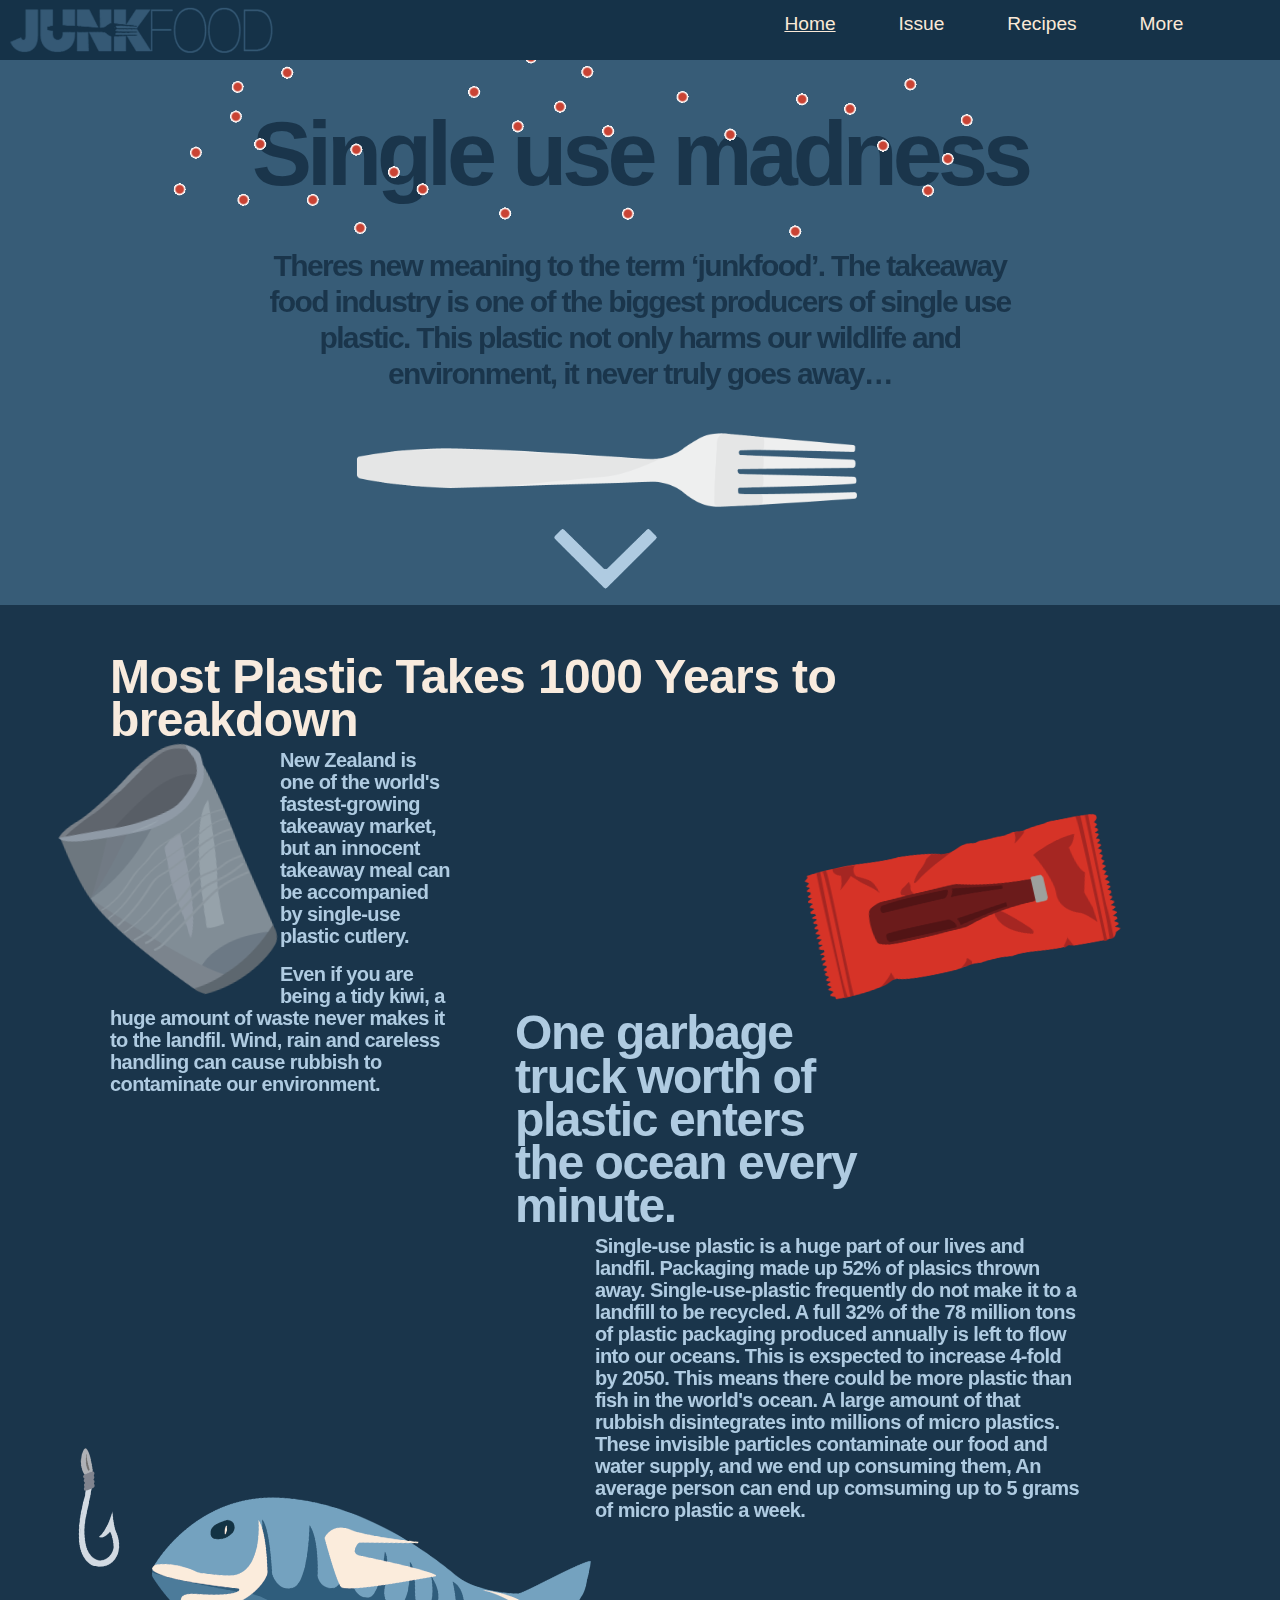
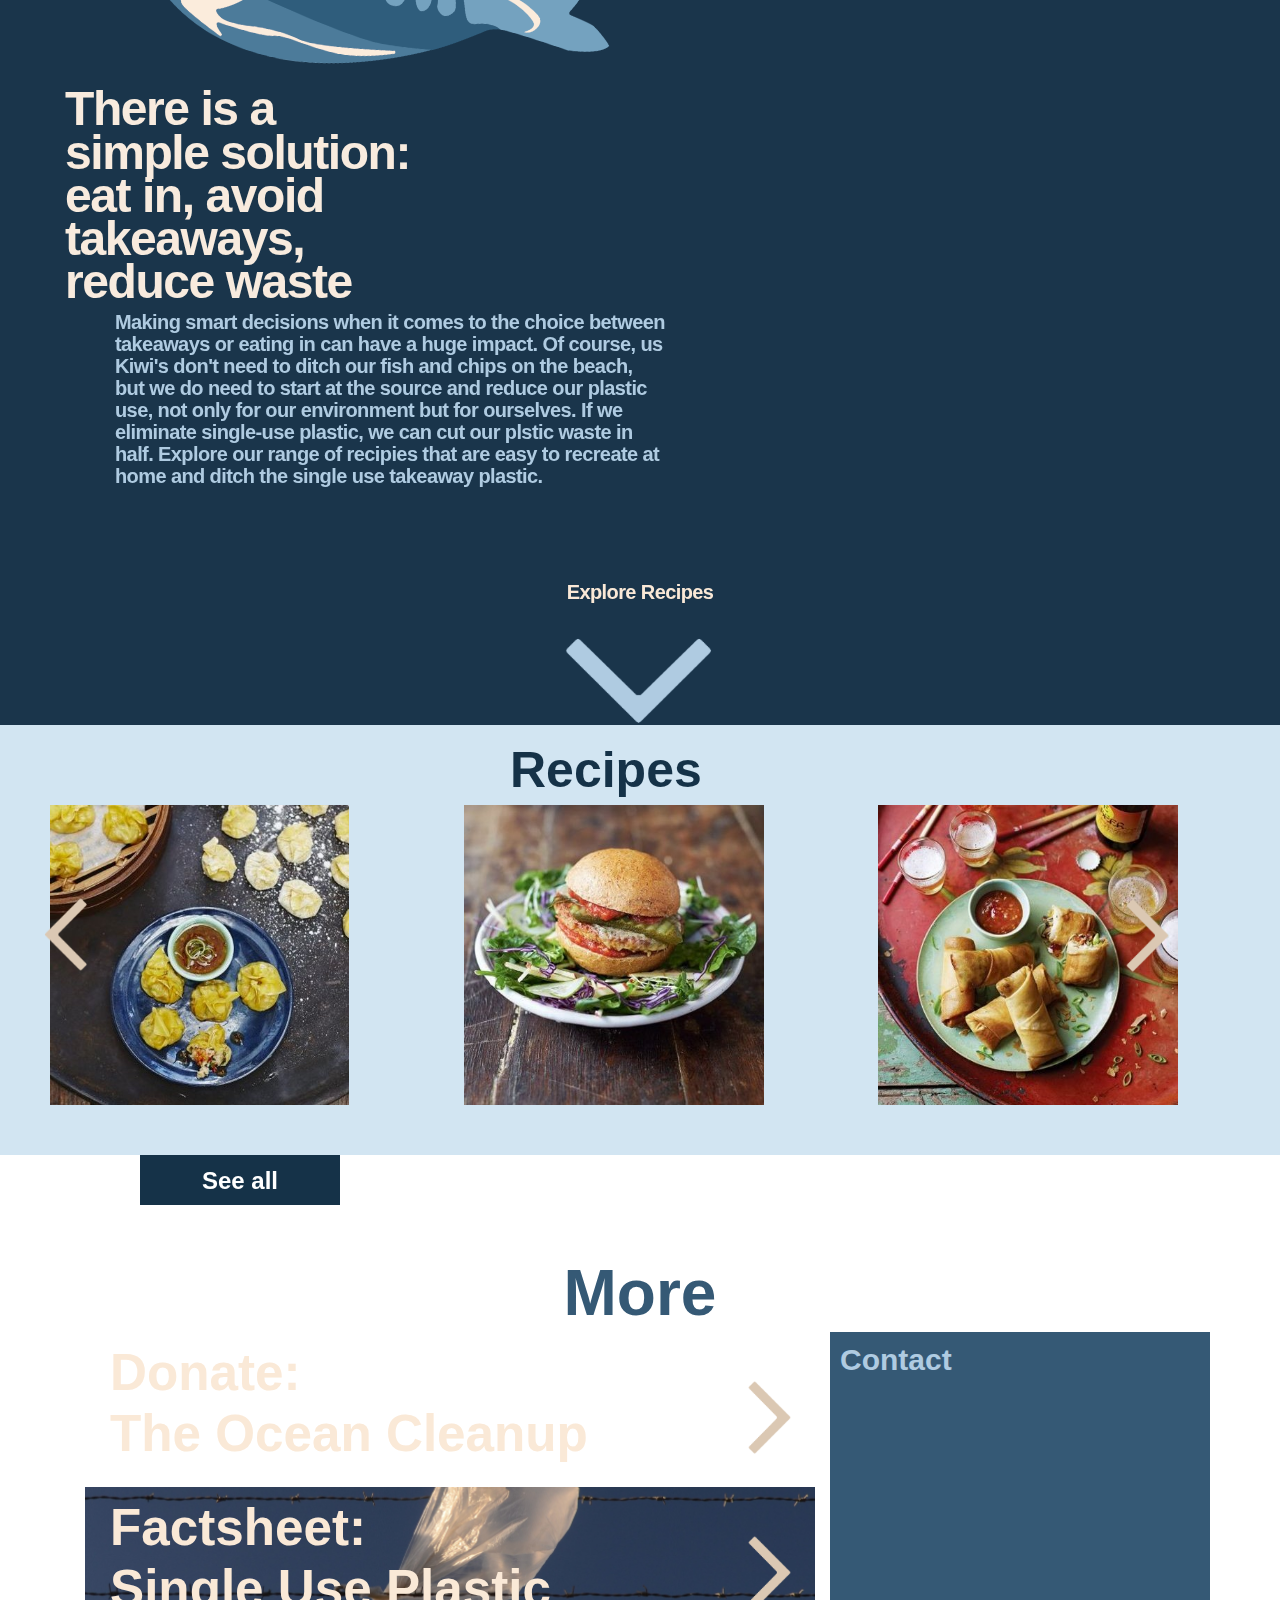
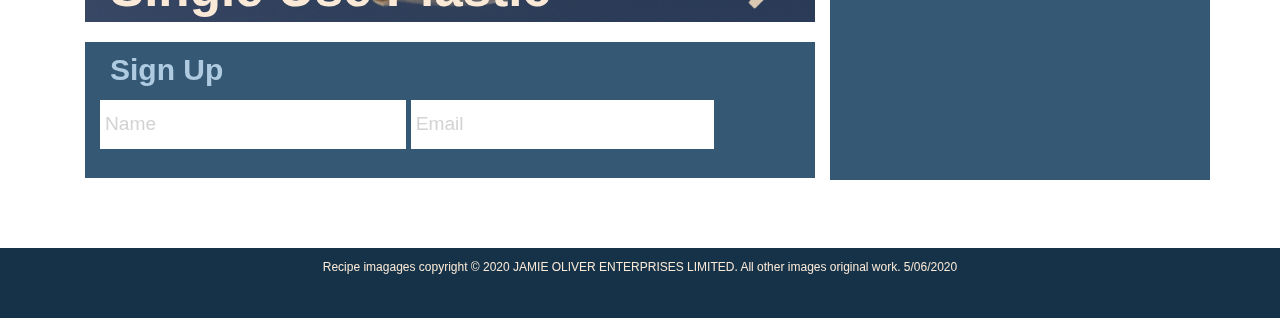
==== commit c64323ec: "media queries" ====
--- a/index.html
+++ b/index.html
@@ -11,14 +11,12 @@
     <script src="js/bootstrap.min.js"></script>  
     <script>
     function shownav() {
-  document.getElementById("myDropdown").classList.toggle("show");
+    document.getElementById("myDropdown").classList.toggle("show");
 }
         
-       /* document.getElementById('hello_btn') .addEventListener('click', function(){
-        document.getElementById('hello_btn') .style.color = 'yellow'; */
-       
+
     window.onclick = function(event) {
-  if (!event.target.matches('.dropbtn')) {
+    if (!event.target.matches('.dropbtn')) {
     var dropdowns = document.getElementsByClassName("dropdown-content");
     var i;
     for (i = 0; i < dropdowns.length; i++) {
@@ -51,11 +49,11 @@
     <div class="dropdown">
   <a onclick="shownav()" class="dropbtn">Nav</a>
   <div id="myDropdown" class="dropdown-content">
-    <a href="#">Issue</a>
+    <a href="#info">Issue</a>
     <a href="#recipes">Recipes</a>
     <a href="#more">More</a>
   </div>
-</div>
+    </div>
         
         
     </div>
@@ -169,7 +167,7 @@
         </div>
     </div>
 
-    <div class="footer">Recipe imagages copyright © 2020 JAMIE OLIVER ENTERPRISES LIMITED.  News site content copyright of the publisher.  All other images original work.  5/06/2020</div>
+    <div class="footer">Recipe imagages copyright © 2020 JAMIE OLIVER ENTERPRISES LIMITED. All other images original work.  5/06/2020</div>
     
     
     </body>
--- a/style.css
+++ b/style.css
@@ -144,6 +144,7 @@
     line-height: 110%;
     letter-spacing: -0.03em;
     color: #AFCBE1;   
+    height: 2200px;
 }
 
 .block1 {
@@ -244,7 +245,6 @@
 .explore h1 {
     font-weight: 600;
     font-size: 20px;
-    line-height: 120%;
     color: #FAE9D7;
 }
 
@@ -366,20 +366,20 @@
 
 .collapse h2 {
     margin: auto;
-    padding-top: 30px;
+    padding-top: 20px;
     text-align: center;
     font-weight: bold;
     color: #355975;
-    font-size: 6vw;
+    font-size: 50px;
     }
 
 .collapse h4 {
     margin: auto;
-    padding: 30px 120px;
+    padding: 30px 50px;
     text-align: center;
     font-weight: bold;
     color: #355975;
-    font-size: 2vw;
+    font-size: 12px;
     }
 
 .row h3 {
@@ -528,7 +528,7 @@
 .footer {
     background-color: #153248;
     width: 100%;
-    height: 60px;
+    height: 70px;
     color: #FAE9D7;
     font-size: 12px;
     text-align: center;
@@ -541,6 +541,156 @@
 
 
 /* Responsive media */
+
+     /* md devices */
+
+ @media (min-width: 992px) {
+     
+     .navtext {
+    color: #FAE9D7;
+    position: relative;
+    left: 350px;
+    padding-top: 10px;
+    text-align: right;
+    word-spacing: 3em;
+    font-size: 1.5vw;
+    padding-bottom: 10px;
+    display: inline-block; 
+    }
+    
+    .logo {max-height: 50px;}
+     
+    .dropdown {
+        display: none;
+        color: transparent;
+        height: 50px;
+        float: right;
+        margin-left: 60px;
+    }
+     
+     .home h4 {
+         font-size: 25px;
+         padding-left: 100px;
+         padding-right: 100px;
+         
+     }
+    
+     .dots{
+       position:absolute;
+    width: 700px;
+    height: auto;
+    left: 170px;
+    top: -90px;
+    transform: rotate(1.36deg);
+     }
+     
+     .fork{
+         position: absolute;
+         max-height: 500px;
+        left: 450px;
+    top: 200px;
+      
+     }
+     
+     .arrow5{
+         position: absolute;
+    top: 510px;
+    left: 480px;
+     }
+     
+     
+     /*info*/
+     
+     #info{
+         height:1720px;
+     }
+     
+     .block1 {
+        height: auto;
+        width: 100%;
+    }
+    
+     .block2 {
+         height: auto;
+        width: 100%;
+        bottom:120px;
+        left:500px
+    }
+    .block2 p{
+        width:100%;
+    }
+    .block2 h1{
+        width:100%;
+    }
+ 
+    
+    .block3 {
+        
+        width: 100%;
+        bottom:150px
+    }
+      .sauce {
+        right:250px;
+    }
+     .cup {
+        right: 10px
+    }
+     .fish{
+         width:50%
+     }
+    .explore {
+        top:2150px;
+    }
+     
+    /*recipies*/
+     #recipies h1 {
+    top: 3050px;
+    left: 200px;
+    font-size: 50px;  
+  
+     }
+      .arrow1 {
+    transform: rotate(90deg);
+    height: 50px;
+   
+    top: 2530px;
+    right: 1050px;
+    z-index: 0
+    }   
+
+.arrow2 {
+    transform: rotate(-90deg);
+    height: 50px;
+   
+    top: 2530px;
+    left: 900px;
+    z-index: 0
+    }
+
+#recipes h1 {
+    
+    top: 2330px;
+    left: 460px;
+    font-weight: 800;
+    font-size: 50px;
+    }
+     
+     
+ .signup {
+    height: 120px;
+    margin-bottom: 20px;
+     
+     
+    }
+     
+     #more h1 {
+    padding-bottom: 40x;
+    font-size: 50px;
+    }
+} 
+
+
+
 
 /* xl devices */
 
@@ -576,10 +726,10 @@
     left: 570px;}
      
     .dots {
-    width: 907.94px;
-    height: 600px;
-    left: 180.85px;
-    top: -100px;
+    width: 1000px;
+    height: auto;
+    left: 80px;
+    top: -200px;
     }
      
     .home h1 {font-size: 90px;}
@@ -598,6 +748,8 @@
     
     .block1{
         margin-left: 50px;
+        padding-top: 0px;
+        margin-top: 0px;
         }
     
     .block1 h1 {
@@ -634,6 +786,7 @@
     
     .block2 {
         left: 500px;
+        top: -300px;
     }
     
     .block2 h1 {
@@ -654,7 +807,7 @@
     
     .block3 {
        margin-left: 50px;
-        top: -100px;
+        top: -400px;
     }
 
     .block3 h1 {
@@ -666,22 +819,32 @@
     .block3 p{
         width: 600px;
     }
+   
+    .explore {
+        top:2150px;
+    }
     
     .arrow1 {
     height: 70px;
-    top: 2960px;
+    top: 2500px;
     left: 20px;
     }   
 
     .arrow2 {
     height: 70px;
-    top: 2960px;
-    left: 1180px;
+    top: 2500px;
+    left: 1100px;
     }
 
     #recipes h1 {
-    top: 2740px;
+    top: 2340px;
     left: 510px;
+    }
+
+
+.collapse h4 {
+    padding: 30px 120px;
+    font-size: 20px;
     }
     
     .pic {height: 170px;}
@@ -726,7 +889,7 @@
 .factsheet h2, .donate h2 {
     padding-left: 10px;
     font-weight: 700;
-    padding-top: 10px;
+    padding-top: 30px;
     }
 
 .contact h2, .signup h2 {
@@ -752,78 +915,6 @@
 
   
 
-/* md devices 
- @media (min-width: 992px) {
-     .block1 {
-        height: auto;
-        width: 100%;
-    }
-     .cup {
-        right: 10px
-    }
-     .block2 {
-         height: auto;
-        width: 100%;
-        top:100px;
-    }
-    .block2 p{
-        width:100%;
-    }
-    .block2 h1{
-        width:100%;
-    }
-    .sauce {
-        right:250px;
-    }
-    
-    .block3 {
-        
-        width: 100%;
-        position:inherit
-    }
-    .info {
-        height:2200px;
-    }
-    
-    .explore {
-        top:2700px;
-    }
-} 
-
-
- /* lg devices */
-
-/* @media (min-width: 1200px){
-    .block1{
-        position:inherit;
-    }
-    .cup {
-        right: 10px;
-    }
-    
-    .block2 {
-        position:inherit;
-        
-    }
-    .sauce {
-        right:200px;
-    }
-    
-    .block3 {
-        position:relative;
-         
-    }
-    .info{
-      height:1900px;
-    }
-    .explore {
-        top:2375px;
-    }
-    
-    .pic {height: 150px;}
-    
-} */
-
-
-
-
+
+
+
